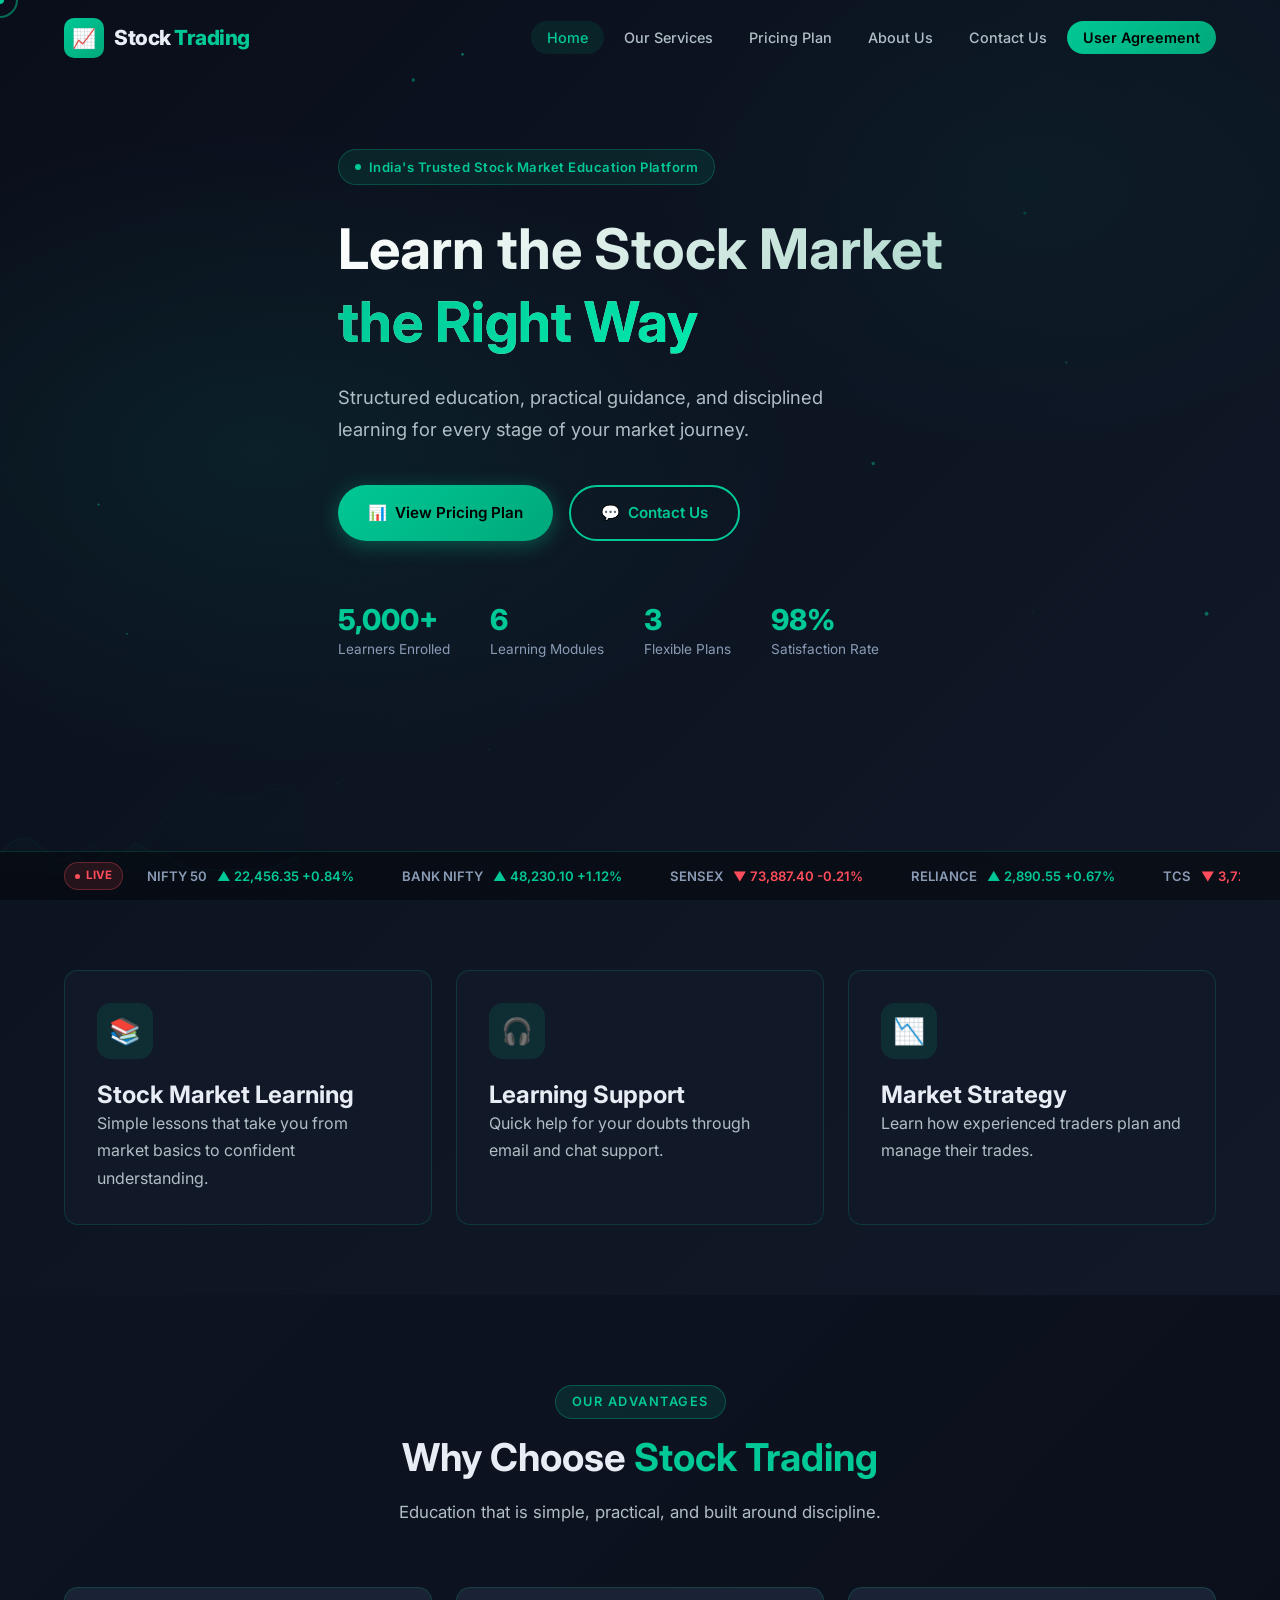
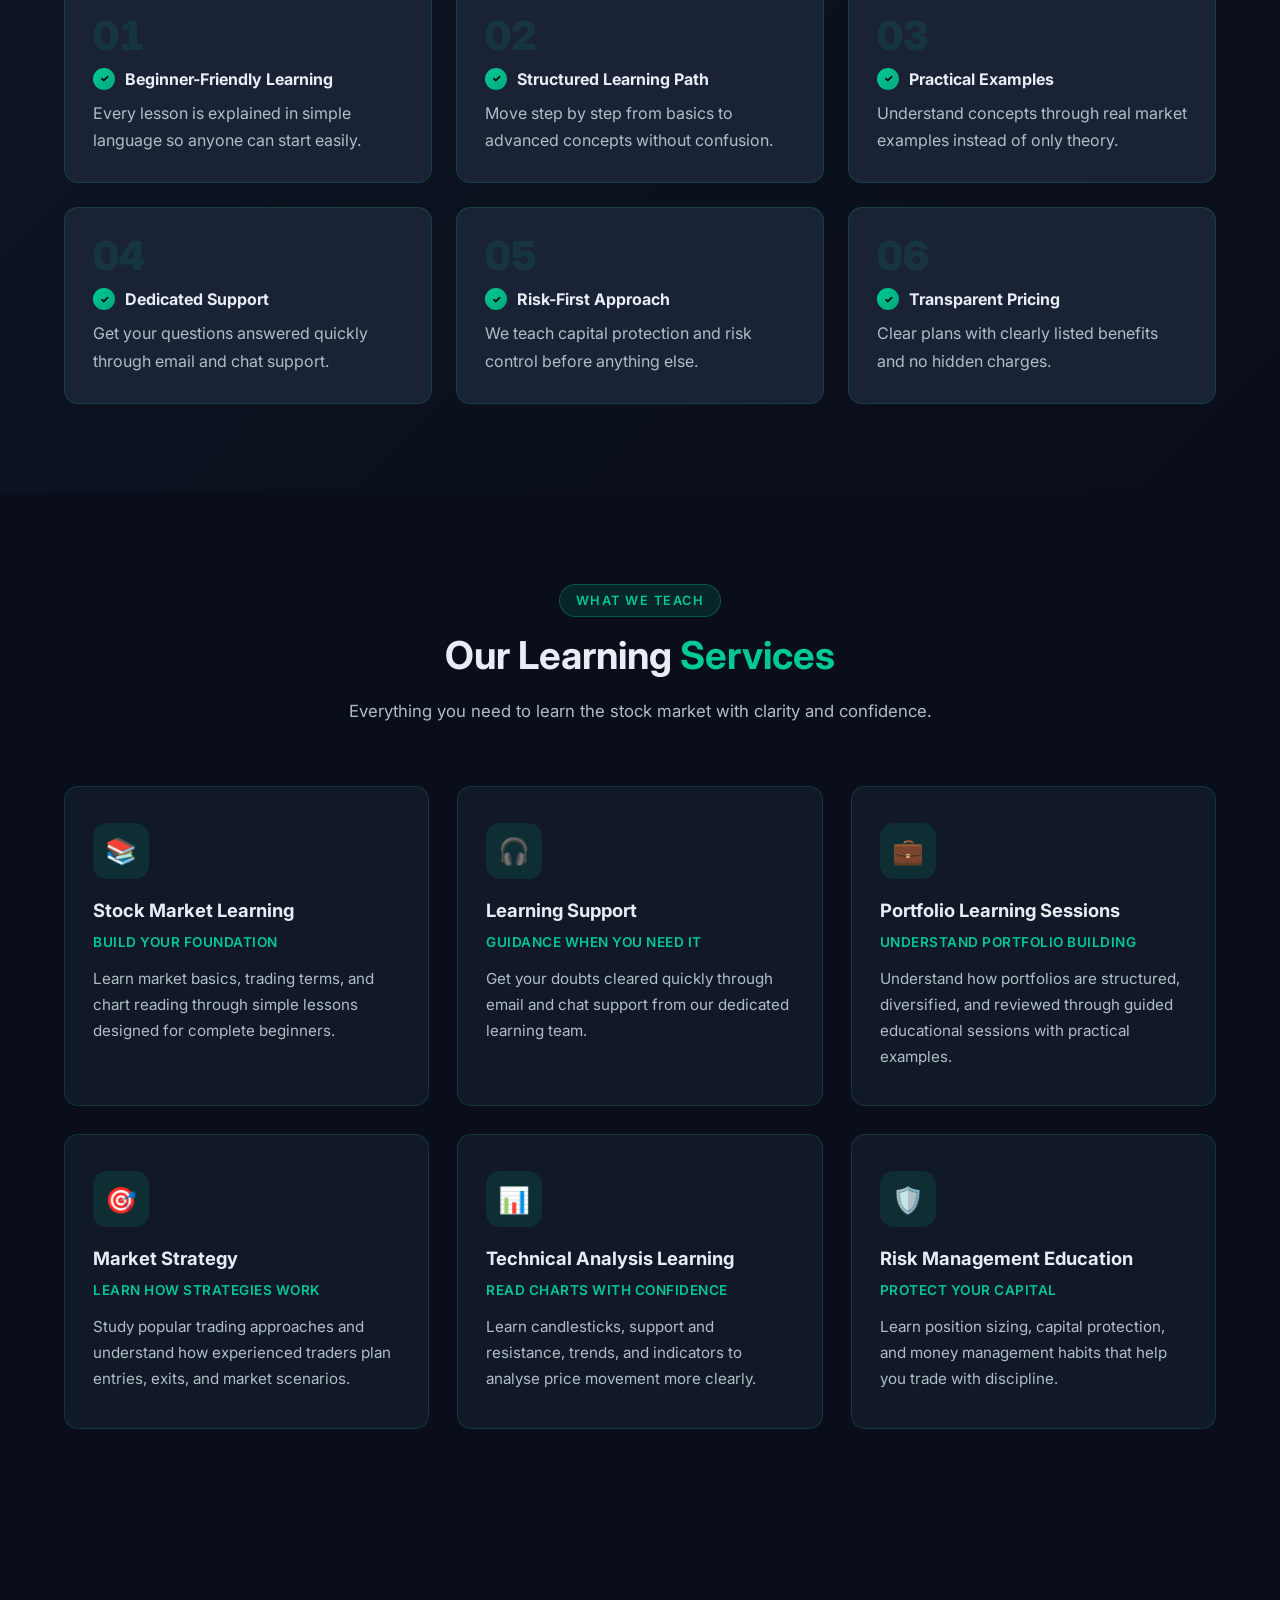
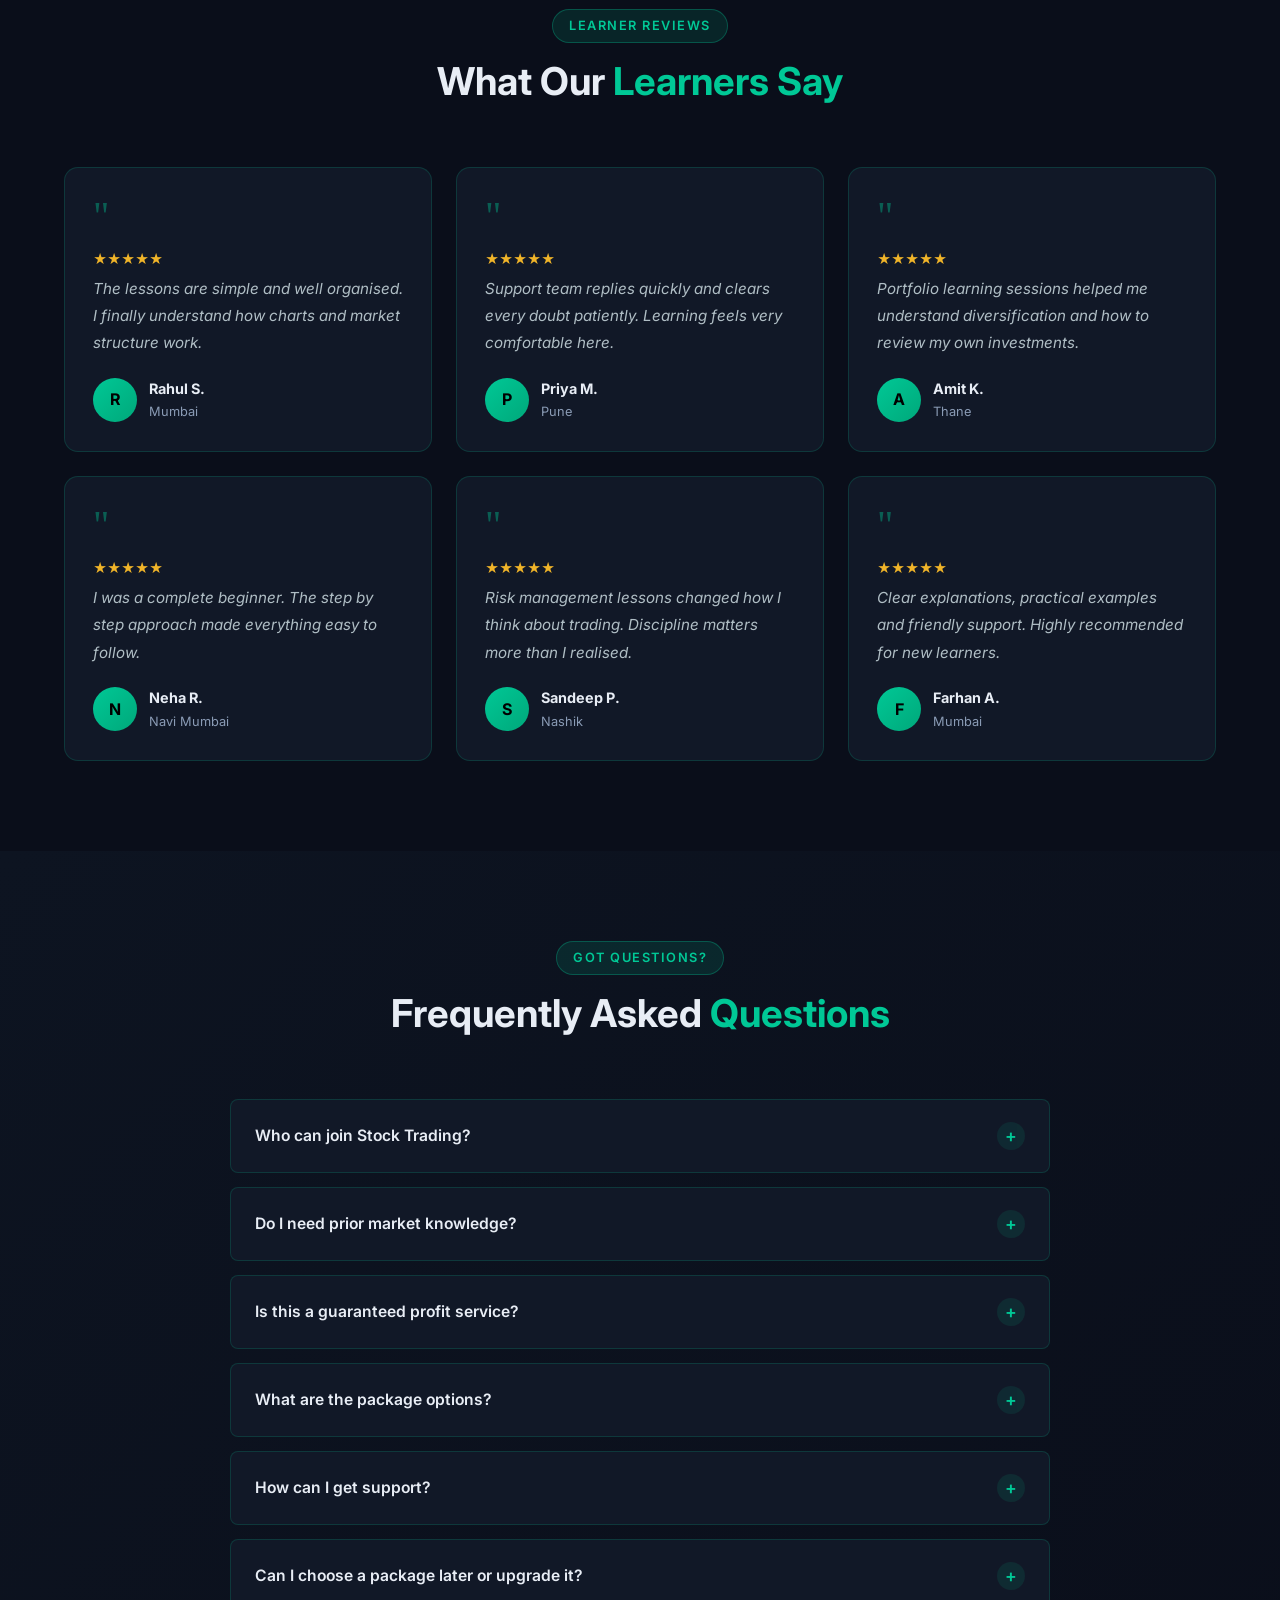
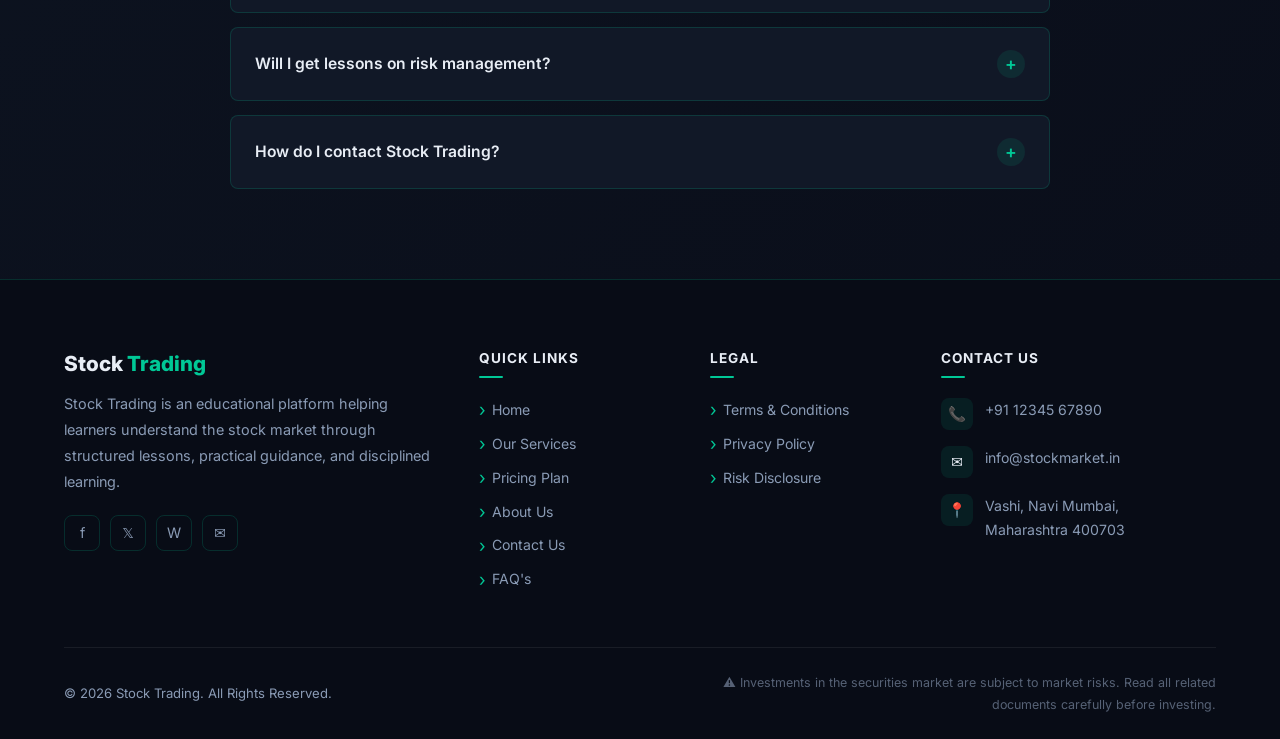
==== index.html @ cfa16184 "Initial upload of Stock Trading website" ====
<!DOCTYPE html>
<html lang="en">
<head>
  <meta charset="UTF-8"/>
  <meta name="viewport" content="width=device-width, initial-scale=1.0"/>
  <title>Stock Trading – Learn the Stock Market the Right Way</title>
  <meta name="description" content="Stock Trading is an educational platform helping you learn the stock market through structured lessons, practical guidance, and disciplined learning. Join today!"/>
  <meta name="keywords" content="stock market education, stock market learning, trading course India, Navi Mumbai, technical analysis, risk management education"/>
  <meta name="author" content="Stock Trading"/>
  <meta name="robots" content="index, follow"/>
  <link rel="canonical" href="https://www.stocktrading.in/"/>

  <!-- Open Graph -->
  <meta property="og:title" content="Stock Trading – Learn the Stock Market the Right Way"/>
  <meta property="og:description" content="Structured education, practical guidance, and disciplined learning for every stage of your market journey."/>
  <meta property="og:type" content="website"/>
  <meta property="og:url" content="https://www.stocktrading.in/"/>
  <meta property="og:locale" content="en_IN"/>

  <!-- Schema.org -->
  <script type="application/ld+json">
  {
    "@context": "https://schema.org",
    "@type": "EducationalOrganization",
    "name": "Stock Trading",
    "description": "Stock market educational platform in Navi Mumbai",
    "url": "https://www.stocktrading.in",
    "telephone": "+911234567890",
    "email": "info@stockmarket.in",
    "address": {
      "@type": "PostalAddress",
      "streetAddress": "Vashi",
      "addressLocality": "Navi Mumbai",
      "addressRegion": "Maharashtra",
      "postalCode": "400703",
      "addressCountry": "IN"
    }
  }
  </script>

  <link rel="preconnect" href="https://fonts.googleapis.com"/>
  <link href="https://fonts.googleapis.com/css2?family=Inter:wght@400;500;600;700;800;900&display=swap" rel="stylesheet"/>
  <link rel="stylesheet" href="css/style.css"/>
</head>
<body>

<!-- Loading Screen -->
<div id="loading-screen">
  <div class="loader-logo">Stock <span>Trading</span></div>
  <div class="loader-bar"><div class="loader-fill"></div></div>
</div>

<!-- Custom Cursor -->
<div id="cursor-dot"></div>
<div id="cursor-ring"></div>

<!-- NAVBAR -->
<nav class="navbar" role="navigation" aria-label="Main navigation">
  <div class="navbar-inner">
    <a href="index.html" class="nav-logo" aria-label="Stock Trading Home">
      <div class="nav-logo-icon">📈</div>
      <span class="nav-logo-text">Stock <span>Trading</span></span>
    </a>
    <button class="hamburger" aria-label="Toggle menu" aria-expanded="false">
      <span></span><span></span><span></span>
    </button>
    <ul class="nav-links" role="menubar">
      <li role="none"><a href="index.html" role="menuitem">Home</a></li>
      <li role="none"><a href="services.html" role="menuitem">Our Services</a></li>
      <li role="none"><a href="pricing.html" role="menuitem">Pricing Plan</a></li>
      <li role="none"><a href="about.html" role="menuitem">About Us</a></li>
      <li role="none"><a href="contact.html" role="menuitem">Contact Us</a></li>
      <li role="none"><a href="user-agreement.html" role="menuitem" class="nav-cta">User Agreement</a></li>
    </ul>
  </div>
  <div class="nav-overlay"></div>
</nav>

<!-- ==================== HERO ==================== -->
<section class="hero" id="home" aria-label="Hero section">
  <div class="hero-bg">
    <canvas id="particles-canvas" aria-hidden="true"></canvas>
    <svg class="hero-chart-lines" aria-hidden="true"></svg>
  </div>

  <!-- Stock Ticker -->
  <div class="ticker-wrap" aria-hidden="true">
    <div style="display:flex;align-items:center;max-width:1200px;margin:0 auto;padding:0 24px;overflow:hidden;">
      <div class="live-badge"><span class="live-dot"></span> Live</div>
      <div class="ticker-track">
        <span class="ticker-item"><span class="sym">NIFTY 50</span> <span class="up">▲ 22,456.35 +0.84%</span></span>
        <span class="ticker-item"><span class="sym">BANK NIFTY</span> <span class="up">▲ 48,230.10 +1.12%</span></span>
        <span class="ticker-item"><span class="sym">SENSEX</span> <span class="dn">▼ 73,887.40 -0.21%</span></span>
        <span class="ticker-item"><span class="sym">RELIANCE</span> <span class="up">▲ 2,890.55 +0.67%</span></span>
        <span class="ticker-item"><span class="sym">TCS</span> <span class="dn">▼ 3,720.00 -0.43%</span></span>
        <span class="ticker-item"><span class="sym">HDFC BANK</span> <span class="up">▲ 1,640.75 +0.91%</span></span>
        <span class="ticker-item"><span class="sym">INFOSYS</span> <span class="up">▲ 1,570.20 +1.05%</span></span>
        <span class="ticker-item"><span class="sym">WIPRO</span> <span class="dn">▼ 490.00 -0.30%</span></span>
        <span class="ticker-item"><span class="sym">ITC</span> <span class="up">▲ 445.60 +0.55%</span></span>
        <span class="ticker-item"><span class="sym">BAJAJ FINANCE</span> <span class="up">▲ 7,012.80 +0.78%</span></span>
      </div>
    </div>
  </div>

  <div class="container" style="padding-bottom:80px;">
    <div class="hero-content">
      <div class="hero-badge" data-aos="fade-up" data-aos-delay="100">
        <span class="dot"></span>
        India's Trusted Stock Market Education Platform
      </div>
      <h1 data-aos="fade-up" data-aos-delay="200">
        Learn the Stock Market<br><span class="highlight">the Right Way</span>
      </h1>
      <p class="hero-desc" data-aos="fade-up" data-aos-delay="300">
        Structured education, practical guidance, and disciplined learning for every stage of your market journey.
      </p>
      <div class="hero-btns" data-aos="fade-up" data-aos-delay="400">
        <a href="pricing.html" class="btn btn-primary">
          <span>📊</span> View Pricing Plan
        </a>
        <a href="contact.html" class="btn btn-outline">
          <span>💬</span> Contact Us
        </a>
      </div>

      <div class="hero-stats" data-aos="fade-up" data-aos-delay="500">
        <div class="hero-stat">
          <h3><span data-counter data-target="5000" data-suffix="+">5000+</span></h3>
          <p>Learners Enrolled</p>
        </div>
        <div class="hero-stat">
          <h3><span data-counter data-target="6" data-suffix="">6</span></h3>
          <p>Learning Modules</p>
        </div>
        <div class="hero-stat">
          <h3><span data-counter data-target="3" data-suffix="">3</span></h3>
          <p>Flexible Plans</p>
        </div>
        <div class="hero-stat">
          <h3><span data-counter data-target="98" data-suffix="%">98%</span></h3>
          <p>Satisfaction Rate</p>
        </div>
      </div>
    </div>
  </div>
</section>

<!-- ==================== QUICK SERVICE CARDS ==================== -->
<section style="padding: 70px 0; background: linear-gradient(135deg,#0d1421 0%,#111827 100%);">
  <div class="container">
    <div style="display:grid;grid-template-columns:repeat(3,1fr);gap:24px;">

      <div class="card" data-aos="fade-up" data-aos-delay="100">
        <div class="card-icon">📚</div>
        <h3>Stock Market Learning</h3>
        <p>Simple lessons that take you from market basics to confident understanding.</p>
      </div>

      <div class="card" data-aos="fade-up" data-aos-delay="200">
        <div class="card-icon">🎧</div>
        <h3>Learning Support</h3>
        <p>Quick help for your doubts through email and chat support.</p>
      </div>

      <div class="card" data-aos="fade-up" data-aos-delay="300">
        <div class="card-icon">📉</div>
        <h3>Market Strategy</h3>
        <p>Learn how experienced traders plan and manage their trades.</p>
      </div>

    </div>
  </div>
</section>

<!-- ==================== WHY CHOOSE US ==================== -->
<section class="why-section" aria-labelledby="why-heading">
  <div class="container">
    <div class="section-header">
      <div class="section-tag" data-aos="fade-up">Our Advantages</div>
      <h2 id="why-heading" data-aos="fade-up" data-aos-delay="100">Why Choose <span class="highlight">Stock Trading</span></h2>
      <p data-aos="fade-up" data-aos-delay="200">Education that is simple, practical, and built around discipline.</p>
    </div>
    <div class="why-grid">

      <div class="why-card" data-aos="fade-up" data-aos-delay="100">
        <div class="why-number">01</div>
        <h4><span class="check-icon">✓</span> Beginner-Friendly Learning</h4>
        <p>Every lesson is explained in simple language so anyone can start easily.</p>
      </div>

      <div class="why-card" data-aos="fade-up" data-aos-delay="150">
        <div class="why-number">02</div>
        <h4><span class="check-icon">✓</span> Structured Learning Path</h4>
        <p>Move step by step from basics to advanced concepts without confusion.</p>
      </div>

      <div class="why-card" data-aos="fade-up" data-aos-delay="200">
        <div class="why-number">03</div>
        <h4><span class="check-icon">✓</span> Practical Examples</h4>
        <p>Understand concepts through real market examples instead of only theory.</p>
      </div>

      <div class="why-card" data-aos="fade-up" data-aos-delay="250">
        <div class="why-number">04</div>
        <h4><span class="check-icon">✓</span> Dedicated Support</h4>
        <p>Get your questions answered quickly through email and chat support.</p>
      </div>

      <div class="why-card" data-aos="fade-up" data-aos-delay="300">
        <div class="why-number">05</div>
        <h4><span class="check-icon">✓</span> Risk-First Approach</h4>
        <p>We teach capital protection and risk control before anything else.</p>
      </div>

      <div class="why-card" data-aos="fade-up" data-aos-delay="350">
        <div class="why-number">06</div>
        <h4><span class="check-icon">✓</span> Transparent Pricing</h4>
        <p>Clear plans with clearly listed benefits and no hidden charges.</p>
      </div>

    </div>
  </div>
</section>

<!-- ==================== OUR SERVICES ==================== -->
<section aria-labelledby="services-heading" style="background: var(--bg-dark);">
  <div class="container">
    <div class="section-header">
      <div class="section-tag" data-aos="fade-up">What We Teach</div>
      <h2 id="services-heading" data-aos="fade-up" data-aos-delay="100">Our Learning <span class="highlight">Services</span></h2>
      <p data-aos="fade-up" data-aos-delay="200">Everything you need to learn the stock market with clarity and confidence.</p>
    </div>
    <div class="services-grid">

      <div class="service-card" data-aos="fade-up" data-aos-delay="100">
        <div class="card-icon">📚</div>
        <h3>Stock Market Learning</h3>
        <div class="subheading">Build Your Foundation</div>
        <p>Learn market basics, trading terms, and chart reading through simple lessons designed for complete beginners.</p>
      </div>

      <div class="service-card" data-aos="fade-up" data-aos-delay="150">
        <div class="card-icon">🎧</div>
        <h3>Learning Support</h3>
        <div class="subheading">Guidance When You Need It</div>
        <p>Get your doubts cleared quickly through email and chat support from our dedicated learning team.</p>
      </div>

      <div class="service-card" data-aos="fade-up" data-aos-delay="200">
        <div class="card-icon">💼</div>
        <h3>Portfolio Learning Sessions</h3>
        <div class="subheading">Understand Portfolio Building</div>
        <p>Understand how portfolios are structured, diversified, and reviewed through guided educational sessions with practical examples.</p>
      </div>

      <div class="service-card" data-aos="fade-up" data-aos-delay="250">
        <div class="card-icon">🎯</div>
        <h3>Market Strategy</h3>
        <div class="subheading">Learn How Strategies Work</div>
        <p>Study popular trading approaches and understand how experienced traders plan entries, exits, and market scenarios.</p>
      </div>

      <div class="service-card" data-aos="fade-up" data-aos-delay="300">
        <div class="card-icon">📊</div>
        <h3>Technical Analysis Learning</h3>
        <div class="subheading">Read Charts With Confidence</div>
        <p>Learn candlesticks, support and resistance, trends, and indicators to analyse price movement more clearly.</p>
      </div>

      <div class="service-card" data-aos="fade-up" data-aos-delay="350">
        <div class="card-icon">🛡️</div>
        <h3>Risk Management Education</h3>
        <div class="subheading">Protect Your Capital</div>
        <p>Learn position sizing, capital protection, and money management habits that help you trade with discipline.</p>
      </div>

    </div>
  </div>
</section>

<!-- ==================== TESTIMONIALS ==================== -->
<section class="testimonials-section" aria-labelledby="testimonials-heading">
  <div class="container">
    <div class="section-header">
      <div class="section-tag" data-aos="fade-up">Learner Reviews</div>
      <h2 id="testimonials-heading" data-aos="fade-up" data-aos-delay="100">What Our <span class="highlight">Learners Say</span></h2>
    </div>
    <div class="testimonials-grid">

      <div class="testimonial-card" data-aos="fade-up" data-aos-delay="100">
        <div class="testimonial-quote">"</div>
        <div class="star-rating">★★★★★</div>
        <p class="testimonial-text">The lessons are simple and well organised. I finally understand how charts and market structure work.</p>
        <div class="testimonial-author">
          <div class="author-avatar">R</div>
          <div>
            <div class="author-name">Rahul S.</div>
            <div class="author-location">Mumbai</div>
          </div>
        </div>
      </div>

      <div class="testimonial-card" data-aos="fade-up" data-aos-delay="150">
        <div class="testimonial-quote">"</div>
        <div class="star-rating">★★★★★</div>
        <p class="testimonial-text">Support team replies quickly and clears every doubt patiently. Learning feels very comfortable here.</p>
        <div class="testimonial-author">
          <div class="author-avatar">P</div>
          <div>
            <div class="author-name">Priya M.</div>
            <div class="author-location">Pune</div>
          </div>
        </div>
      </div>

      <div class="testimonial-card" data-aos="fade-up" data-aos-delay="200">
        <div class="testimonial-quote">"</div>
        <div class="star-rating">★★★★★</div>
        <p class="testimonial-text">Portfolio learning sessions helped me understand diversification and how to review my own investments.</p>
        <div class="testimonial-author">
          <div class="author-avatar">A</div>
          <div>
            <div class="author-name">Amit K.</div>
            <div class="author-location">Thane</div>
          </div>
        </div>
      </div>

      <div class="testimonial-card" data-aos="fade-up" data-aos-delay="250">
        <div class="testimonial-quote">"</div>
        <div class="star-rating">★★★★★</div>
        <p class="testimonial-text">I was a complete beginner. The step by step approach made everything easy to follow.</p>
        <div class="testimonial-author">
          <div class="author-avatar">N</div>
          <div>
            <div class="author-name">Neha R.</div>
            <div class="author-location">Navi Mumbai</div>
          </div>
        </div>
      </div>

      <div class="testimonial-card" data-aos="fade-up" data-aos-delay="300">
        <div class="testimonial-quote">"</div>
        <div class="star-rating">★★★★★</div>
        <p class="testimonial-text">Risk management lessons changed how I think about trading. Discipline matters more than I realised.</p>
        <div class="testimonial-author">
          <div class="author-avatar">S</div>
          <div>
            <div class="author-name">Sandeep P.</div>
            <div class="author-location">Nashik</div>
          </div>
        </div>
      </div>

      <div class="testimonial-card" data-aos="fade-up" data-aos-delay="350">
        <div class="testimonial-quote">"</div>
        <div class="star-rating">★★★★★</div>
        <p class="testimonial-text">Clear explanations, practical examples and friendly support. Highly recommended for new learners.</p>
        <div class="testimonial-author">
          <div class="author-avatar">F</div>
          <div>
            <div class="author-name">Farhan A.</div>
            <div class="author-location">Mumbai</div>
          </div>
        </div>
      </div>

    </div>
  </div>
</section>

<!-- ==================== FAQ ==================== -->
<section class="faq-section" aria-labelledby="faq-heading">
  <div class="container">
    <div class="section-header">
      <div class="section-tag" data-aos="fade-up">Got Questions?</div>
      <h2 id="faq-heading" data-aos="fade-up" data-aos-delay="100">Frequently Asked <span class="highlight">Questions</span></h2>
    </div>

    <div class="faq-list">

      <div class="faq-item" data-aos="fade-up" data-aos-delay="100">
        <div class="faq-question" role="button" aria-expanded="false">
          Who can join Stock Trading?
          <span class="faq-icon">+</span>
        </div>
        <div class="faq-answer"><p>Anyone interested in learning the stock market can join, including complete beginners, students, and working professionals.</p></div>
      </div>

      <div class="faq-item" data-aos="fade-up" data-aos-delay="120">
        <div class="faq-question" role="button" aria-expanded="false">
          Do I need prior market knowledge?
          <span class="faq-icon">+</span>
        </div>
        <div class="faq-answer"><p>No. Our lessons begin from the basics and gradually move towards advanced topics.</p></div>
      </div>

      <div class="faq-item" data-aos="fade-up" data-aos-delay="140">
        <div class="faq-question" role="button" aria-expanded="false">
          Is this a guaranteed profit service?
          <span class="faq-icon">+</span>
        </div>
        <div class="faq-answer"><p>No. We provide education only. Markets carry risk and no profit or return is guaranteed.</p></div>
      </div>

      <div class="faq-item" data-aos="fade-up" data-aos-delay="160">
        <div class="faq-question" role="button" aria-expanded="false">
          What are the package options?
          <span class="faq-icon">+</span>
        </div>
        <div class="faq-answer"><p>We offer three packages: Basic Package, Smart Package, and Premium Package. Please visit the <a href="pricing.html">Pricing Plan</a> page for details.</p></div>
      </div>

      <div class="faq-item" data-aos="fade-up" data-aos-delay="180">
        <div class="faq-question" role="button" aria-expanded="false">
          How can I get support?
          <span class="faq-icon">+</span>
        </div>
        <div class="faq-answer"><p>You can reach us through email and chat. Premium members also get WhatsApp and priority call support.</p></div>
      </div>

      <div class="faq-item" data-aos="fade-up" data-aos-delay="200">
        <div class="faq-question" role="button" aria-expanded="false">
          Can I choose a package later or upgrade it?
          <span class="faq-icon">+</span>
        </div>
        <div class="faq-answer"><p>Yes. You can contact our team anytime to upgrade to a package that suits your needs.</p></div>
      </div>

      <div class="faq-item" data-aos="fade-up" data-aos-delay="220">
        <div class="faq-question" role="button" aria-expanded="false">
          Will I get lessons on risk management?
          <span class="faq-icon">+</span>
        </div>
        <div class="faq-answer"><p>Yes. Risk and money management is an important part of our learning programs.</p></div>
      </div>

      <div class="faq-item" data-aos="fade-up" data-aos-delay="240">
        <div class="faq-question" role="button" aria-expanded="false">
          How do I contact Stock Trading?
          <span class="faq-icon">+</span>
        </div>
        <div class="faq-answer"><p>Visit the <a href="contact.html">Contact Us</a> page, fill in the form, or message us on WhatsApp at <a href="https://wa.me/911234567890">+91 12345 67890</a>.</p></div>
      </div>

    </div>
  </div>
</section>

<!-- FOOTER -->
<footer role="contentinfo">
  <div class="container">
    <div class="footer-grid">
      <!-- Brand -->
      <div class="footer-brand">
        <h3>Stock <span>Trading</span></h3>
        <p>Stock Trading is an educational platform helping learners understand the stock market through structured lessons, practical guidance, and disciplined learning.</p>
        <div class="footer-social">
          <a href="#" aria-label="Facebook">f</a>
          <a href="#" aria-label="Twitter">𝕏</a>
          <a href="https://wa.me/911234567890" aria-label="WhatsApp" rel="noopener noreferrer" target="_blank">W</a>
          <a href="mailto:info@stockmarket.in" aria-label="Email">✉</a>
        </div>
      </div>

      <!-- Quick Links -->
      <div class="footer-col">
        <h4>Quick Links</h4>
        <ul class="footer-links">
          <li><a href="index.html">Home</a></li>
          <li><a href="services.html">Our Services</a></li>
          <li><a href="pricing.html">Pricing Plan</a></li>
          <li><a href="about.html">About Us</a></li>
          <li><a href="contact.html">Contact Us</a></li>
          <li><a href="faq.html">FAQ's</a></li>
        </ul>
      </div>

      <!-- Legal -->
      <div class="footer-col">
        <h4>Legal</h4>
        <ul class="footer-links">
          <li><a href="terms.html">Terms &amp; Conditions</a></li>
          <li><a href="privacy.html">Privacy Policy</a></li>
          <li><a href="risk-disclosure.html">Risk Disclosure</a></li>
        </ul>
      </div>

      <!-- Contact -->
      <div class="footer-col">
        <h4>Contact Us</h4>
        <div class="footer-contact-item">
          <div class="footer-contact-icon">📞</div>
          <div class="footer-contact-text"><a href="tel:+911234567890">+91 12345 67890</a></div>
        </div>
        <div class="footer-contact-item">
          <div class="footer-contact-icon">✉</div>
          <div class="footer-contact-text"><a href="mailto:info@stockmarket.in">info@stockmarket.in</a></div>
        </div>
        <div class="footer-contact-item">
          <div class="footer-contact-icon">📍</div>
          <div class="footer-contact-text">Vashi, Navi Mumbai,<br>Maharashtra 400703</div>
        </div>
      </div>
    </div>

    <div class="footer-bottom">
      <p class="footer-copyright">© 2026 Stock Trading. All Rights Reserved.</p>
      <p class="footer-disclaimer">⚠️ Investments in the securities market are subject to market risks. Read all related documents carefully before investing.</p>
    </div>
  </div>
</footer>

<script src="js/main.js"></script>
</body>
</html>
---- css/style.css ----
/* ============================================================
   STOCK TRADING - MAIN STYLESHEET
   ============================================================ */

/* ---------- CSS Variables ---------- */
:root {
  --primary: #00c896;
  --primary-dark: #00a87a;
  --primary-light: #00e8ad;
  --accent: #f0b429;
  --bg-dark: #0a0e1a;
  --bg-card: #111827;
  --bg-card2: #1a2235;
  --text-main: #e8edf5;
  --text-muted: #8a9bb5;
  --text-light: #b0bec5;
  --border: rgba(0, 200, 150, 0.18);
  --red: #ff4d5b;
  --gradient: linear-gradient(135deg, #00c896 0%, #00a87a 100%);
  --gradient-dark: linear-gradient(135deg, #0a0e1a 0%, #111827 100%);
  --shadow: 0 8px 32px rgba(0, 200, 150, 0.12);
  --shadow-card: 0 4px 24px rgba(0, 0, 0, 0.4);
  --radius: 14px;
  --radius-sm: 8px;
  --transition: 0.3s cubic-bezier(0.4, 0, 0.2, 1);
}

/* ---------- Reset & Base ---------- */
*, *::before, *::after { box-sizing: border-box; margin: 0; padding: 0; }

html { scroll-behavior: smooth; font-size: 16px; }

body {
  font-family: 'Inter', 'Segoe UI', system-ui, sans-serif;
  background: var(--bg-dark);
  color: var(--text-main);
  line-height: 1.7;
  overflow-x: hidden;
  cursor: none;
}

/* ---------- Custom Cursor ---------- */
#cursor-dot {
  width: 8px; height: 8px;
  background: var(--primary);
  border-radius: 50%;
  position: fixed;
  top: 0; left: 0;
  pointer-events: none;
  z-index: 99999;
  transition: transform 0.1s ease;
  transform: translate(-50%, -50%);
}

#cursor-ring {
  width: 36px; height: 36px;
  border: 2px solid rgba(0, 200, 150, 0.5);
  border-radius: 50%;
  position: fixed;
  top: 0; left: 0;
  pointer-events: none;
  z-index: 99998;
  transition: transform 0.12s ease, width 0.3s, height 0.3s, border-color 0.3s;
  transform: translate(-50%, -50%);
}

#cursor-ring.hovered {
  width: 56px; height: 56px;
  border-color: var(--primary);
  background: rgba(0, 200, 150, 0.06);
}

/* ---------- Scrollbar ---------- */
::-webkit-scrollbar { width: 6px; }
::-webkit-scrollbar-track { background: var(--bg-dark); }
::-webkit-scrollbar-thumb { background: var(--primary-dark); border-radius: 3px; }
::-webkit-scrollbar-thumb:hover { background: var(--primary); }

/* ---------- Selection ---------- */
::selection { background: var(--primary); color: #000; }

/* ---------- Typography ---------- */
h1, h2, h3, h4, h5, h6 {
  font-weight: 700;
  line-height: 1.3;
  color: var(--text-main);
}

h1 { font-size: clamp(2rem, 5vw, 3.5rem); }
h2 { font-size: clamp(1.6rem, 3vw, 2.4rem); }
h3 { font-size: clamp(1.2rem, 2vw, 1.5rem); }
h4 { font-size: 1.1rem; }

p { color: var(--text-light); }
a { color: var(--primary); text-decoration: none; transition: color var(--transition); }
a:hover { color: var(--primary-light); }

.highlight { color: var(--primary); }
.accent { color: var(--accent); }

/* ---------- Container ---------- */
.container { max-width: 1200px; margin: 0 auto; padding: 0 24px; }

/* ---------- Section ---------- */
section { padding: 90px 0; }

.section-header { text-align: center; margin-bottom: 60px; }
.section-header h2 { margin-bottom: 16px; }
.section-header p { max-width: 600px; margin: 0 auto; font-size: 1.05rem; }

.section-tag {
  display: inline-block;
  background: rgba(0, 200, 150, 0.12);
  color: var(--primary);
  border: 1px solid rgba(0, 200, 150, 0.3);
  padding: 5px 16px;
  border-radius: 30px;
  font-size: 0.8rem;
  font-weight: 600;
  letter-spacing: 1.5px;
  text-transform: uppercase;
  margin-bottom: 14px;
}

/* ---------- Buttons ---------- */
.btn {
  display: inline-flex;
  align-items: center;
  gap: 8px;
  padding: 13px 30px;
  border-radius: 50px;
  font-size: 0.95rem;
  font-weight: 600;
  cursor: pointer;
  border: none;
  transition: all var(--transition);
  text-decoration: none;
  position: relative;
  overflow: hidden;
}

.btn::before {
  content: '';
  position: absolute;
  inset: 0;
  background: rgba(255,255,255,0.1);
  transform: translateX(-100%);
  transition: transform 0.4s ease;
}
.btn:hover::before { transform: translateX(0); }

.btn-primary {
  background: var(--gradient);
  color: #000;
  box-shadow: 0 4px 20px rgba(0, 200, 150, 0.35);
}
.btn-primary:hover {
  transform: translateY(-2px);
  box-shadow: 0 8px 28px rgba(0, 200, 150, 0.5);
  color: #000;
}

.btn-outline {
  background: transparent;
  color: var(--primary);
  border: 2px solid var(--primary);
}
.btn-outline:hover {
  background: var(--primary);
  color: #000;
  transform: translateY(-2px);
}

.btn-white {
  background: #fff;
  color: #0a0e1a;
}
.btn-white:hover { transform: translateY(-2px); box-shadow: 0 8px 28px rgba(255,255,255,0.2); color: #0a0e1a; }

.btn-whatsapp {
  background: #25d366;
  color: #fff;
  font-size: 1rem;
  padding: 14px 32px;
}
.btn-whatsapp:hover { background: #20b857; transform: translateY(-2px); color: #fff; }

/* ---------- Cards ---------- */
.card {
  background: var(--bg-card);
  border: 1px solid var(--border);
  border-radius: var(--radius);
  padding: 32px;
  transition: all var(--transition);
  position: relative;
  overflow: hidden;
}
.card::before {
  content: '';
  position: absolute;
  top: 0; left: 0; right: 0;
  height: 3px;
  background: var(--gradient);
  transform: scaleX(0);
  transform-origin: left;
  transition: transform var(--transition);
}
.card:hover::before { transform: scaleX(1); }
.card:hover {
  transform: translateY(-6px);
  border-color: rgba(0, 200, 150, 0.4);
  box-shadow: var(--shadow);
}

.card-icon {
  width: 56px; height: 56px;
  border-radius: 14px;
  background: rgba(0, 200, 150, 0.12);
  display: flex;
  align-items: center;
  justify-content: center;
  font-size: 1.6rem;
  margin-bottom: 20px;
  transition: all var(--transition);
}
.card:hover .card-icon {
  background: var(--primary);
  transform: scale(1.1) rotate(5deg);
}
.card:hover .card-icon svg,
.card:hover .card-icon span { filter: brightness(0) invert(1) !important; color: #000 !important; }

/* ---------- NAVBAR ---------- */
.navbar {
  position: fixed;
  top: 0; left: 0; right: 0;
  z-index: 1000;
  padding: 0;
  transition: all var(--transition);
}

.navbar.scrolled {
  background: rgba(10, 14, 26, 0.95);
  backdrop-filter: blur(20px);
  -webkit-backdrop-filter: blur(20px);
  border-bottom: 1px solid var(--border);
  box-shadow: 0 4px 24px rgba(0,0,0,0.3);
}

.navbar-inner {
  display: flex;
  align-items: center;
  justify-content: space-between;
  padding: 18px 24px;
  max-width: 1200px;
  margin: 0 auto;
}

.nav-logo {
  display: flex;
  align-items: center;
  gap: 10px;
  text-decoration: none;
}

.nav-logo-icon {
  width: 40px; height: 40px;
  background: var(--gradient);
  border-radius: 10px;
  display: flex;
  align-items: center;
  justify-content: center;
  font-size: 1.2rem;
}

.nav-logo-text {
  font-size: 1.3rem;
  font-weight: 800;
  color: var(--text-main);
  letter-spacing: -0.5px;
}
.nav-logo-text span { color: var(--primary); }

.nav-links {
  display: flex;
  align-items: center;
  gap: 4px;
  list-style: none;
}

.nav-links a {
  padding: 8px 16px;
  border-radius: 50px;
  color: var(--text-light);
  font-size: 0.9rem;
  font-weight: 500;
  transition: all var(--transition);
  position: relative;
  text-decoration: none;
}
.nav-links a:hover,
.nav-links a.active {
  color: var(--primary);
  background: rgba(0, 200, 150, 0.1);
}

.nav-cta {
  background: var(--gradient) !important;
  color: #000 !important;
  font-weight: 600 !important;
}
.nav-cta:hover { box-shadow: 0 4px 16px rgba(0,200,150,0.4) !important; }

.hamburger {
  display: none;
  flex-direction: column;
  gap: 5px;
  cursor: pointer;
  padding: 6px;
  background: none;
  border: none;
}
.hamburger span {
  display: block;
  width: 24px; height: 2px;
  background: var(--text-main);
  border-radius: 2px;
  transition: all var(--transition);
}
.hamburger.open span:nth-child(1) { transform: rotate(45deg) translate(5px, 5px); }
.hamburger.open span:nth-child(2) { opacity: 0; }
.hamburger.open span:nth-child(3) { transform: rotate(-45deg) translate(5px, -5px); }

/* ---------- PAGE BANNER ---------- */
.page-banner {
  padding: 140px 0 80px;
  background: linear-gradient(135deg, #0a0e1a 0%, #0d1523 50%, #111827 100%);
  position: relative;
  overflow: hidden;
  text-align: center;
}
.page-banner::before {
  content: '';
  position: absolute;
  inset: 0;
  background: radial-gradient(ellipse 60% 80% at 50% 50%, rgba(0, 200, 150, 0.07) 0%, transparent 70%);
}
.page-banner h1 { margin-bottom: 16px; }
.page-banner p { font-size: 1.1rem; max-width: 600px; margin: 0 auto; }

.breadcrumb {
  display: flex;
  align-items: center;
  justify-content: center;
  gap: 8px;
  margin-bottom: 20px;
  font-size: 0.85rem;
  color: var(--text-muted);
}
.breadcrumb a { color: var(--primary); }
.breadcrumb span { color: var(--text-muted); }

/* ---------- HERO SECTION ---------- */
.hero {
  min-height: 100vh;
  display: flex;
  align-items: center;
  position: relative;
  overflow: hidden;
  padding-top: 80px;
}

.hero-bg {
  position: absolute;
  inset: 0;
  background: linear-gradient(135deg, #0a0e1a 0%, #0d1523 60%, #111827 100%);
}

.hero-bg::before {
  content: '';
  position: absolute;
  inset: 0;
  background: radial-gradient(ellipse 70% 60% at 20% 50%, rgba(0, 200, 150, 0.08) 0%, transparent 60%),
              radial-gradient(ellipse 50% 50% at 80% 20%, rgba(0, 168, 122, 0.05) 0%, transparent 60%);
}

/* Animated chart lines */
.hero-chart-lines {
  position: absolute;
  bottom: 0; left: 0; right: 0;
  height: 300px;
  opacity: 0.07;
}

#particles-canvas {
  position: absolute;
  inset: 0;
  pointer-events: none;
}

.hero-content {
  position: relative;
  z-index: 2;
  max-width: 700px;
}

.hero-badge {
  display: inline-flex;
  align-items: center;
  gap: 8px;
  background: rgba(0, 200, 150, 0.1);
  border: 1px solid rgba(0, 200, 150, 0.25);
  padding: 6px 16px;
  border-radius: 30px;
  font-size: 0.82rem;
  color: var(--primary);
  font-weight: 600;
  letter-spacing: 0.5px;
  margin-bottom: 28px;
}

.hero-badge .dot {
  width: 6px; height: 6px;
  background: var(--primary);
  border-radius: 50%;
  animation: pulse-dot 1.5s infinite;
}

@keyframes pulse-dot {
  0%, 100% { opacity: 1; transform: scale(1); }
  50% { opacity: 0.5; transform: scale(1.5); }
}

.hero h1 {
  margin-bottom: 24px;
  background: linear-gradient(135deg, #fff 0%, #a8d5c8 100%);
  -webkit-background-clip: text;
  -webkit-text-fill-color: transparent;
  background-clip: text;
}

.hero h1 .highlight {
  background: linear-gradient(135deg, var(--primary), var(--primary-light));
  -webkit-background-clip: text;
  -webkit-text-fill-color: transparent;
  background-clip: text;
}

.hero-desc { font-size: 1.15rem; margin-bottom: 40px; max-width: 540px; }

.hero-btns { display: flex; gap: 16px; flex-wrap: wrap; }

.hero-stats {
  display: flex;
  gap: 40px;
  margin-top: 60px;
  flex-wrap: wrap;
}

.hero-stat h3 {
  font-size: 1.8rem;
  color: var(--primary);
  font-weight: 800;
}
.hero-stat p { font-size: 0.85rem; color: var(--text-muted); }

/* Ticker */
.ticker-wrap {
  position: absolute;
  bottom: 0; left: 0; right: 0;
  background: rgba(0,0,0,0.4);
  border-top: 1px solid var(--border);
  overflow: hidden;
  padding: 10px 0;
}

.ticker-track {
  display: flex;
  gap: 48px;
  animation: ticker-scroll 25s linear infinite;
  white-space: nowrap;
}

@keyframes ticker-scroll {
  0% { transform: translateX(0); }
  100% { transform: translateX(-50%); }
}

.ticker-item {
  display: inline-flex;
  align-items: center;
  gap: 10px;
  font-size: 0.82rem;
  font-weight: 600;
}
.ticker-item .sym { color: var(--text-muted); }
.ticker-item .up { color: var(--primary); }
.ticker-item .dn { color: var(--red); }

/* ---------- SERVICES CARDS GRID ---------- */
.services-grid {
  display: grid;
  grid-template-columns: repeat(3, 1fr);
  gap: 28px;
}

.service-card {
  background: var(--bg-card);
  border: 1px solid var(--border);
  border-radius: var(--radius);
  padding: 36px 28px;
  transition: all var(--transition);
  position: relative;
  overflow: hidden;
  cursor: default;
}

.service-card::after {
  content: '';
  position: absolute;
  inset: 0;
  background: radial-gradient(ellipse at var(--mx, 50%) var(--my, 50%), rgba(0,200,150,0.08) 0%, transparent 60%);
  opacity: 0;
  transition: opacity 0.3s;
}
.service-card:hover::after { opacity: 1; }

.service-card::before {
  content: '';
  position: absolute;
  top: 0; left: 0; right: 0;
  height: 3px;
  background: var(--gradient);
  transform: scaleX(0);
  transform-origin: left;
  transition: transform 0.4s ease;
}
.service-card:hover::before { transform: scaleX(1); }
.service-card:hover {
  transform: translateY(-8px);
  border-color: rgba(0, 200, 150, 0.4);
  box-shadow: 0 16px 40px rgba(0, 200, 150, 0.12);
}

.service-card .card-icon { margin-bottom: 20px; }

.service-card h3 { margin-bottom: 8px; font-size: 1.15rem; }
.service-card .subheading {
  font-size: 0.85rem;
  color: var(--primary);
  font-weight: 600;
  margin-bottom: 12px;
  text-transform: uppercase;
  letter-spacing: 0.5px;
}
.service-card p { font-size: 0.95rem; }

/* ---------- WHY CHOOSE US ---------- */
.why-section { background: linear-gradient(135deg, #0d1421 0%, #0a0e1a 100%); }

.why-grid {
  display: grid;
  grid-template-columns: repeat(3, 1fr);
  gap: 24px;
}

.why-card {
  background: var(--bg-card2);
  border: 1px solid var(--border);
  border-radius: var(--radius);
  padding: 28px;
  transition: all var(--transition);
}
.why-card:hover {
  border-color: var(--primary);
  transform: translateY(-4px);
  box-shadow: var(--shadow);
}

.why-number {
  font-size: 2.5rem;
  font-weight: 900;
  color: rgba(0, 200, 150, 0.12);
  line-height: 1;
  margin-bottom: 12px;
  font-variant-numeric: tabular-nums;
}

.why-card h4 {
  font-size: 1rem;
  margin-bottom: 10px;
  color: var(--text-main);
  display: flex;
  align-items: center;
  gap: 10px;
}
.why-card h4 .check-icon {
  width: 22px; height: 22px;
  background: var(--gradient);
  border-radius: 50%;
  display: flex;
  align-items: center;
  justify-content: center;
  font-size: 0.65rem;
  color: #000;
  font-weight: 800;
  flex-shrink: 0;
}

/* ---------- PRICING ---------- */
.pricing-grid {
  display: grid;
  grid-template-columns: repeat(3, 1fr);
  gap: 28px;
  align-items: start;
}

.pricing-card {
  background: var(--bg-card);
  border: 1px solid var(--border);
  border-radius: var(--radius);
  padding: 40px 32px;
  transition: all var(--transition);
  position: relative;
  overflow: hidden;
}

.pricing-card.featured {
  border-color: var(--primary);
  background: linear-gradient(135deg, #0d1f1a 0%, #0a1a14 100%);
  transform: scale(1.04);
  box-shadow: 0 20px 60px rgba(0, 200, 150, 0.2);
}

.featured-badge {
  position: absolute;
  top: 20px; right: 20px;
  background: var(--gradient);
  color: #000;
  padding: 4px 14px;
  border-radius: 20px;
  font-size: 0.75rem;
  font-weight: 700;
  text-transform: uppercase;
  letter-spacing: 0.5px;
}

.pricing-card:hover:not(.featured) {
  border-color: rgba(0, 200, 150, 0.4);
  transform: translateY(-6px);
  box-shadow: var(--shadow);
}

.pricing-plan-name {
  font-size: 0.85rem;
  font-weight: 700;
  text-transform: uppercase;
  letter-spacing: 1px;
  color: var(--primary);
  margin-bottom: 16px;
}

.pricing-price {
  margin-bottom: 8px;
}

.pricing-price .amount {
  font-size: 2.2rem;
  font-weight: 900;
  color: var(--text-main);
  line-height: 1;
}
.pricing-price .period {
  font-size: 0.9rem;
  color: var(--text-muted);
  margin-left: 4px;
}
.pricing-billing {
  font-size: 0.82rem;
  color: var(--text-muted);
  margin-bottom: 28px;
}

.pricing-divider {
  height: 1px;
  background: var(--border);
  margin-bottom: 28px;
}

.pricing-features {
  list-style: none;
  display: flex;
  flex-direction: column;
  gap: 14px;
  margin-bottom: 32px;
}

.pricing-features li {
  display: flex;
  align-items: flex-start;
  gap: 12px;
  font-size: 0.9rem;
  color: var(--text-light);
}

.pricing-features li .feat-icon {
  width: 18px; height: 18px;
  background: rgba(0, 200, 150, 0.15);
  border-radius: 50%;
  display: flex;
  align-items: center;
  justify-content: center;
  font-size: 0.6rem;
  color: var(--primary);
  font-weight: 800;
  flex-shrink: 0;
  margin-top: 2px;
}

.pricing-note {
  text-align: center;
  margin-top: 40px;
  padding: 20px;
  background: rgba(255, 77, 91, 0.06);
  border: 1px solid rgba(255, 77, 91, 0.2);
  border-radius: var(--radius-sm);
  font-size: 0.88rem;
  color: var(--text-muted);
}

/* ---------- TESTIMONIALS ---------- */
.testimonials-section { background: var(--bg-dark); }

.testimonials-grid {
  display: grid;
  grid-template-columns: repeat(3, 1fr);
  gap: 24px;
}

.testimonial-card {
  background: var(--bg-card);
  border: 1px solid var(--border);
  border-radius: var(--radius);
  padding: 28px;
  transition: all var(--transition);
  position: relative;
}
.testimonial-card:hover {
  border-color: rgba(0, 200, 150, 0.35);
  transform: translateY(-4px);
  box-shadow: var(--shadow);
}

.testimonial-quote {
  font-size: 2.5rem;
  color: var(--primary);
  line-height: 1;
  opacity: 0.4;
  margin-bottom: 12px;
  font-family: Georgia, serif;
}

.testimonial-text {
  font-size: 0.95rem;
  color: var(--text-light);
  margin-bottom: 20px;
  font-style: italic;
  line-height: 1.8;
}

.testimonial-author {
  display: flex;
  align-items: center;
  gap: 12px;
}

.author-avatar {
  width: 44px; height: 44px;
  border-radius: 50%;
  background: var(--gradient);
  display: flex;
  align-items: center;
  justify-content: center;
  font-size: 1rem;
  font-weight: 700;
  color: #000;
  flex-shrink: 0;
}

.author-name { font-size: 0.9rem; font-weight: 700; color: var(--text-main); }
.author-location { font-size: 0.8rem; color: var(--text-muted); }

.star-rating {
  color: var(--accent);
  font-size: 0.85rem;
  margin-bottom: 4px;
}

/* ---------- FAQ ---------- */
.faq-section { background: linear-gradient(135deg, #0d1421 0%, #0a0e1a 100%); }

.faq-list {
  max-width: 820px;
  margin: 0 auto;
  display: flex;
  flex-direction: column;
  gap: 14px;
}

.faq-item {
  background: var(--bg-card);
  border: 1px solid var(--border);
  border-radius: var(--radius-sm);
  overflow: hidden;
  transition: border-color var(--transition);
}
.faq-item.open { border-color: var(--primary); }

.faq-question {
  display: flex;
  align-items: center;
  justify-content: space-between;
  padding: 22px 24px;
  cursor: pointer;
  font-weight: 600;
  font-size: 0.98rem;
  color: var(--text-main);
  transition: color var(--transition);
  gap: 16px;
  user-select: none;
}
.faq-item.open .faq-question { color: var(--primary); }

.faq-icon {
  width: 28px; height: 28px;
  border-radius: 50%;
  background: rgba(0, 200, 150, 0.1);
  display: flex;
  align-items: center;
  justify-content: center;
  flex-shrink: 0;
  font-size: 1.1rem;
  color: var(--primary);
  transition: all var(--transition);
}
.faq-item.open .faq-icon { background: var(--primary); color: #000; transform: rotate(45deg); }

.faq-answer {
  max-height: 0;
  overflow: hidden;
  transition: max-height 0.4s ease, padding 0.3s ease;
  padding: 0 24px;
}
.faq-item.open .faq-answer {
  max-height: 200px;
  padding-bottom: 22px;
}
.faq-answer p { font-size: 0.92rem; color: var(--text-light); }

/* ---------- CTA SECTION ---------- */
.cta-section {
  text-align: center;
  padding: 80px 0;
  background: linear-gradient(135deg, rgba(0,200,150,0.07) 0%, rgba(0,200,150,0.02) 100%);
  border-top: 1px solid var(--border);
  border-bottom: 1px solid var(--border);
}
.cta-section h2 { margin-bottom: 16px; }
.cta-section p { margin-bottom: 32px; font-size: 1.05rem; }
.cta-btns { display: flex; gap: 16px; justify-content: center; flex-wrap: wrap; }

/* ---------- ABOUT SECTION ---------- */
.about-values-grid {
  display: grid;
  grid-template-columns: repeat(2, 1fr);
  gap: 20px;
}
.value-card {
  background: var(--bg-card2);
  border: 1px solid var(--border);
  border-radius: var(--radius-sm);
  padding: 24px;
  display: flex;
  gap: 16px;
  transition: all var(--transition);
}
.value-card:hover { border-color: var(--primary); transform: translateY(-3px); }
.value-icon { font-size: 1.8rem; }
.value-label { font-weight: 700; color: var(--primary); margin-bottom: 6px; }

.about-what-grid {
  display: grid;
  grid-template-columns: repeat(3, 1fr);
  gap: 16px;
  margin-top: 24px;
}
.about-what-item {
  background: var(--bg-card2);
  border: 1px solid var(--border);
  border-radius: var(--radius-sm);
  padding: 16px 20px;
  font-size: 0.9rem;
  display: flex;
  align-items: center;
  gap: 10px;
  transition: all var(--transition);
}
.about-what-item:hover { border-color: var(--primary); color: var(--primary); }

/* ---------- CONTACT ---------- */
.contact-grid {
  display: grid;
  grid-template-columns: 1fr 1.5fr;
  gap: 48px;
  align-items: start;
}

.contact-info-card {
  background: var(--bg-card);
  border: 1px solid var(--border);
  border-radius: var(--radius);
  padding: 40px 32px;
}

.contact-item {
  display: flex;
  gap: 16px;
  align-items: flex-start;
  padding: 20px 0;
  border-bottom: 1px solid var(--border);
}
.contact-item:last-child { border-bottom: none; }

.contact-item-icon {
  width: 48px; height: 48px;
  background: rgba(0, 200, 150, 0.1);
  border-radius: 12px;
  display: flex;
  align-items: center;
  justify-content: center;
  font-size: 1.3rem;
  flex-shrink: 0;
}
.contact-item-label { font-size: 0.8rem; color: var(--text-muted); text-transform: uppercase; letter-spacing: 0.5px; margin-bottom: 4px; }
.contact-item-value { font-size: 0.95rem; color: var(--text-main); font-weight: 500; }

.form-card {
  background: var(--bg-card);
  border: 1px solid var(--border);
  border-radius: var(--radius);
  padding: 40px 36px;
}

.form-group { margin-bottom: 22px; }
.form-group label {
  display: block;
  font-size: 0.85rem;
  font-weight: 600;
  color: var(--text-muted);
  text-transform: uppercase;
  letter-spacing: 0.5px;
  margin-bottom: 8px;
}
.form-group input,
.form-group select,
.form-group textarea {
  width: 100%;
  background: var(--bg-dark);
  border: 1px solid var(--border);
  border-radius: var(--radius-sm);
  padding: 14px 18px;
  font-size: 0.95rem;
  color: var(--text-main);
  transition: all var(--transition);
  outline: none;
  font-family: inherit;
}
.form-group input:focus,
.form-group select:focus,
.form-group textarea:focus {
  border-color: var(--primary);
  box-shadow: 0 0 0 3px rgba(0, 200, 150, 0.12);
}
.form-group select option { background: var(--bg-dark); }
.form-group textarea { resize: vertical; min-height: 120px; }

.form-success {
  display: none;
  text-align: center;
  padding: 40px;
}
.form-success .success-icon {
  font-size: 3rem;
  margin-bottom: 16px;
}
.form-success h3 { color: var(--primary); margin-bottom: 12px; }
.form-success p { margin-bottom: 24px; }

/* ---------- LEGAL PAGES ---------- */
.legal-content {
  max-width: 860px;
  margin: 0 auto;
}
.legal-meta {
  color: var(--primary);
  font-size: 0.88rem;
  margin-bottom: 40px;
  font-weight: 500;
}
.legal-section {
  margin-bottom: 36px;
  padding-bottom: 36px;
  border-bottom: 1px solid var(--border);
}
.legal-section:last-child { border-bottom: none; }
.legal-section h3 {
  font-size: 1.1rem;
  color: var(--text-main);
  margin-bottom: 12px;
  display: flex;
  align-items: center;
  gap: 12px;
}
.legal-num {
  background: rgba(0, 200, 150, 0.12);
  color: var(--primary);
  width: 28px; height: 28px;
  border-radius: 50%;
  display: inline-flex;
  align-items: center;
  justify-content: center;
  font-size: 0.8rem;
  font-weight: 700;
  flex-shrink: 0;
}
.legal-section p { font-size: 0.95rem; line-height: 1.8; }

/* ---------- FOOTER ---------- */
footer {
  background: #080c16;
  border-top: 1px solid var(--border);
  padding-top: 70px;
}

.footer-grid {
  display: grid;
  grid-template-columns: 2fr 1fr 1fr 1.5fr;
  gap: 48px;
  padding-bottom: 56px;
  border-bottom: 1px solid rgba(255,255,255,0.07);
}

.footer-brand h3 {
  font-size: 1.3rem;
  font-weight: 800;
  margin-bottom: 14px;
}
.footer-brand h3 span { color: var(--primary); }
.footer-brand p { font-size: 0.9rem; color: var(--text-muted); line-height: 1.8; margin-bottom: 20px; }

.footer-social {
  display: flex;
  gap: 10px;
}
.footer-social a {
  width: 36px; height: 36px;
  border: 1px solid var(--border);
  border-radius: 8px;
  display: flex;
  align-items: center;
  justify-content: center;
  font-size: 0.9rem;
  color: var(--text-muted);
  transition: all var(--transition);
}
.footer-social a:hover { border-color: var(--primary); color: var(--primary); }

.footer-col h4 {
  font-size: 0.85rem;
  font-weight: 700;
  text-transform: uppercase;
  letter-spacing: 1px;
  color: var(--text-main);
  margin-bottom: 20px;
  position: relative;
  padding-bottom: 10px;
}
.footer-col h4::after {
  content: '';
  position: absolute;
  bottom: 0; left: 0;
  width: 24px; height: 2px;
  background: var(--primary);
  border-radius: 1px;
}

.footer-links {
  list-style: none;
  display: flex;
  flex-direction: column;
  gap: 10px;
}
.footer-links a {
  font-size: 0.88rem;
  color: var(--text-muted);
  transition: all var(--transition);
  display: flex;
  align-items: center;
  gap: 6px;
}
.footer-links a::before {
  content: '›';
  color: var(--primary);
  font-size: 1.1rem;
  line-height: 1;
}
.footer-links a:hover { color: var(--primary); padding-left: 4px; }

.footer-contact-item {
  display: flex;
  align-items: flex-start;
  gap: 12px;
  margin-bottom: 16px;
}
.footer-contact-icon {
  width: 32px; height: 32px;
  background: rgba(0, 200, 150, 0.1);
  border-radius: 8px;
  display: flex;
  align-items: center;
  justify-content: center;
  font-size: 0.9rem;
  flex-shrink: 0;
}
.footer-contact-text { font-size: 0.88rem; color: var(--text-muted); }
.footer-contact-text a { color: var(--text-muted); }
.footer-contact-text a:hover { color: var(--primary); }

.footer-bottom {
  padding: 24px 0;
  display: flex;
  align-items: center;
  justify-content: space-between;
  flex-wrap: wrap;
  gap: 12px;
}

.footer-copyright { font-size: 0.82rem; color: var(--text-muted); }
.footer-disclaimer {
  font-size: 0.78rem;
  color: rgba(138, 155, 181, 0.6);
  max-width: 560px;
  text-align: right;
}

/* ---------- SCROLL ANIMATIONS ---------- */
[data-aos] {
  opacity: 0;
  transform: translateY(30px);
  transition: opacity 0.7s ease, transform 0.7s ease;
}
[data-aos].aos-animate {
  opacity: 1;
  transform: translateY(0);
}
[data-aos="fade-right"] { transform: translateX(-30px); }
[data-aos="fade-right"].aos-animate { transform: translateX(0); }
[data-aos="fade-left"] { transform: translateX(30px); }
[data-aos="fade-left"].aos-animate { transform: translateX(0); }
[data-aos="zoom-in"] { transform: scale(0.9); }
[data-aos="zoom-in"].aos-animate { transform: scale(1); }

/* ---------- RIPPLE ---------- */
.ripple {
  position: absolute;
  border-radius: 50%;
  background: rgba(0, 200, 150, 0.3);
  transform: scale(0);
  animation: ripple-anim 0.6s linear;
  pointer-events: none;
}
@keyframes ripple-anim {
  to { transform: scale(4); opacity: 0; }
}

/* ---------- LOADING SCREEN ---------- */
#loading-screen {
  position: fixed;
  inset: 0;
  background: var(--bg-dark);
  z-index: 100000;
  display: flex;
  flex-direction: column;
  align-items: center;
  justify-content: center;
  transition: opacity 0.5s ease;
}
.loader-logo {
  font-size: 1.8rem;
  font-weight: 800;
  color: var(--text-main);
  margin-bottom: 40px;
}
.loader-logo span { color: var(--primary); }

.loader-bar {
  width: 200px; height: 3px;
  background: rgba(255,255,255,0.1);
  border-radius: 2px;
  overflow: hidden;
}
.loader-fill {
  height: 100%;
  background: var(--gradient);
  width: 0%;
  animation: load-fill 1.2s ease forwards;
}
@keyframes load-fill { to { width: 100%; } }

/* ---------- TICKER LIVE ---------- */
.live-badge {
  display: inline-flex;
  align-items: center;
  gap: 6px;
  background: rgba(255, 77, 91, 0.12);
  border: 1px solid rgba(255, 77, 91, 0.3);
  padding: 3px 10px;
  border-radius: 20px;
  font-size: 0.72rem;
  color: var(--red);
  font-weight: 700;
  text-transform: uppercase;
  margin-right: 24px;
  flex-shrink: 0;
}
.live-badge .live-dot {
  width: 5px; height: 5px;
  background: var(--red);
  border-radius: 50%;
  animation: pulse-dot 1s infinite;
}

/* ---------- UTILITY ---------- */
.text-center { text-align: center; }
.text-primary { color: var(--primary); }
.mb-0 { margin-bottom: 0 !important; }
.mt-20 { margin-top: 20px; }
.mt-40 { margin-top: 40px; }
.w-full { width: 100%; }

/* ---------- MOBILE NAV ---------- */
@media (max-width: 900px) {
  .hamburger { display: flex; }
  .nav-links {
    position: fixed;
    top: 0; right: -100%;
    width: 80%;
    max-width: 320px;
    height: 100vh;
    background: #0d1523;
    flex-direction: column;
    align-items: flex-start;
    padding: 100px 32px 40px;
    gap: 8px;
    transition: right 0.4s cubic-bezier(0.4,0,0.2,1);
    box-shadow: -10px 0 40px rgba(0,0,0,0.5);
    border-left: 1px solid var(--border);
    overflow-y: auto;
  }
  .nav-links.open { right: 0; }
  .nav-links a { padding: 12px 16px; width: 100%; border-radius: var(--radius-sm); }
  .nav-overlay { display: none; position: fixed; inset: 0; background: rgba(0,0,0,0.6); z-index: 999; }
  .nav-overlay.show { display: block; }
}

/* ---------- RESPONSIVE ---------- */
@media (max-width: 1024px) {
  .services-grid,
  .why-grid,
  .testimonials-grid { grid-template-columns: repeat(2, 1fr); }
  .pricing-grid { grid-template-columns: 1fr; max-width: 480px; margin: 0 auto; }
  .pricing-card.featured { transform: scale(1); }
  .footer-grid { grid-template-columns: 1fr 1fr; }
}

@media (max-width: 768px) {
  section { padding: 70px 0; }
  .services-grid,
  .why-grid,
  .testimonials-grid,
  .about-values-grid,
  .about-what-grid,
  .contact-grid { grid-template-columns: 1fr; }
  .hero-stats { gap: 28px; }
  .footer-grid { grid-template-columns: 1fr; gap: 32px; }
  .footer-bottom { flex-direction: column; text-align: center; }
  .footer-disclaimer { text-align: center; }
  body { cursor: auto; }
  #cursor-dot, #cursor-ring { display: none; }
}

@media (max-width: 480px) {
  .hero-btns { flex-direction: column; }
  .btn { justify-content: center; }
  .cta-btns { flex-direction: column; align-items: center; }
}
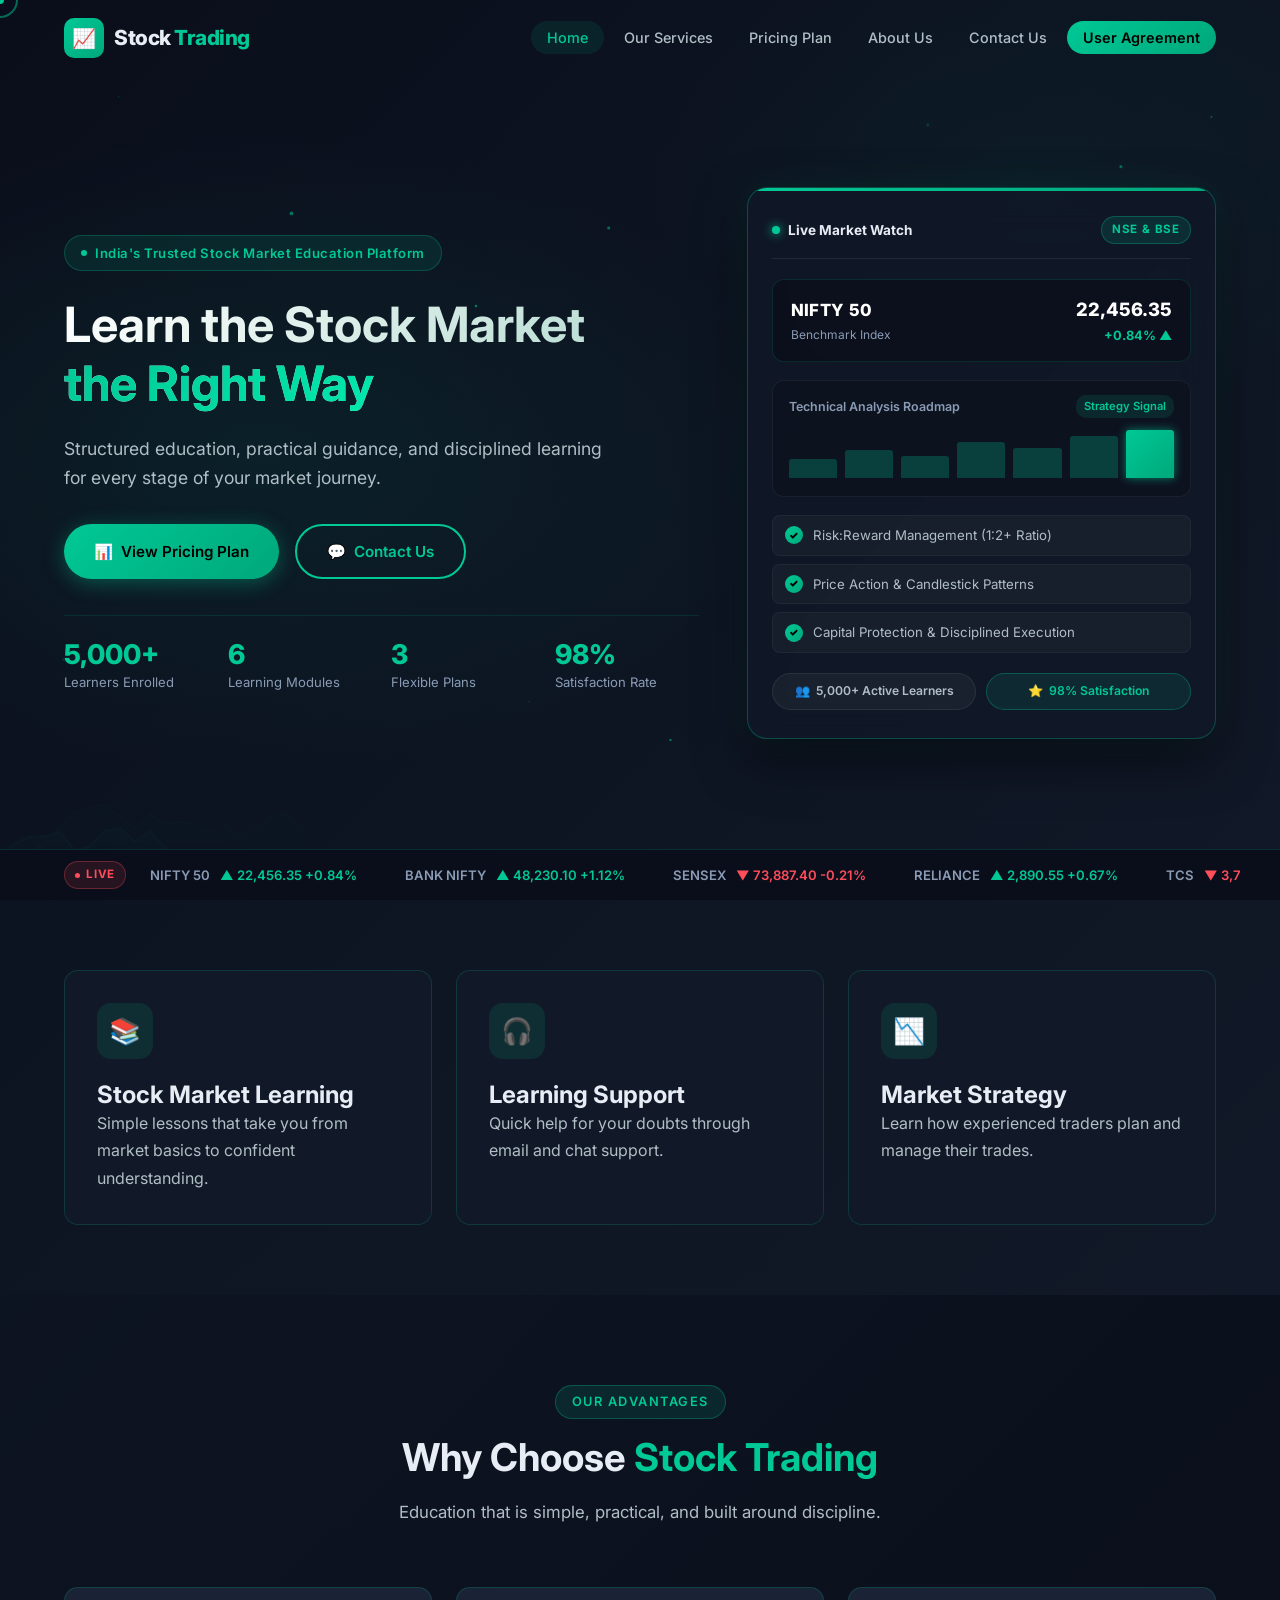
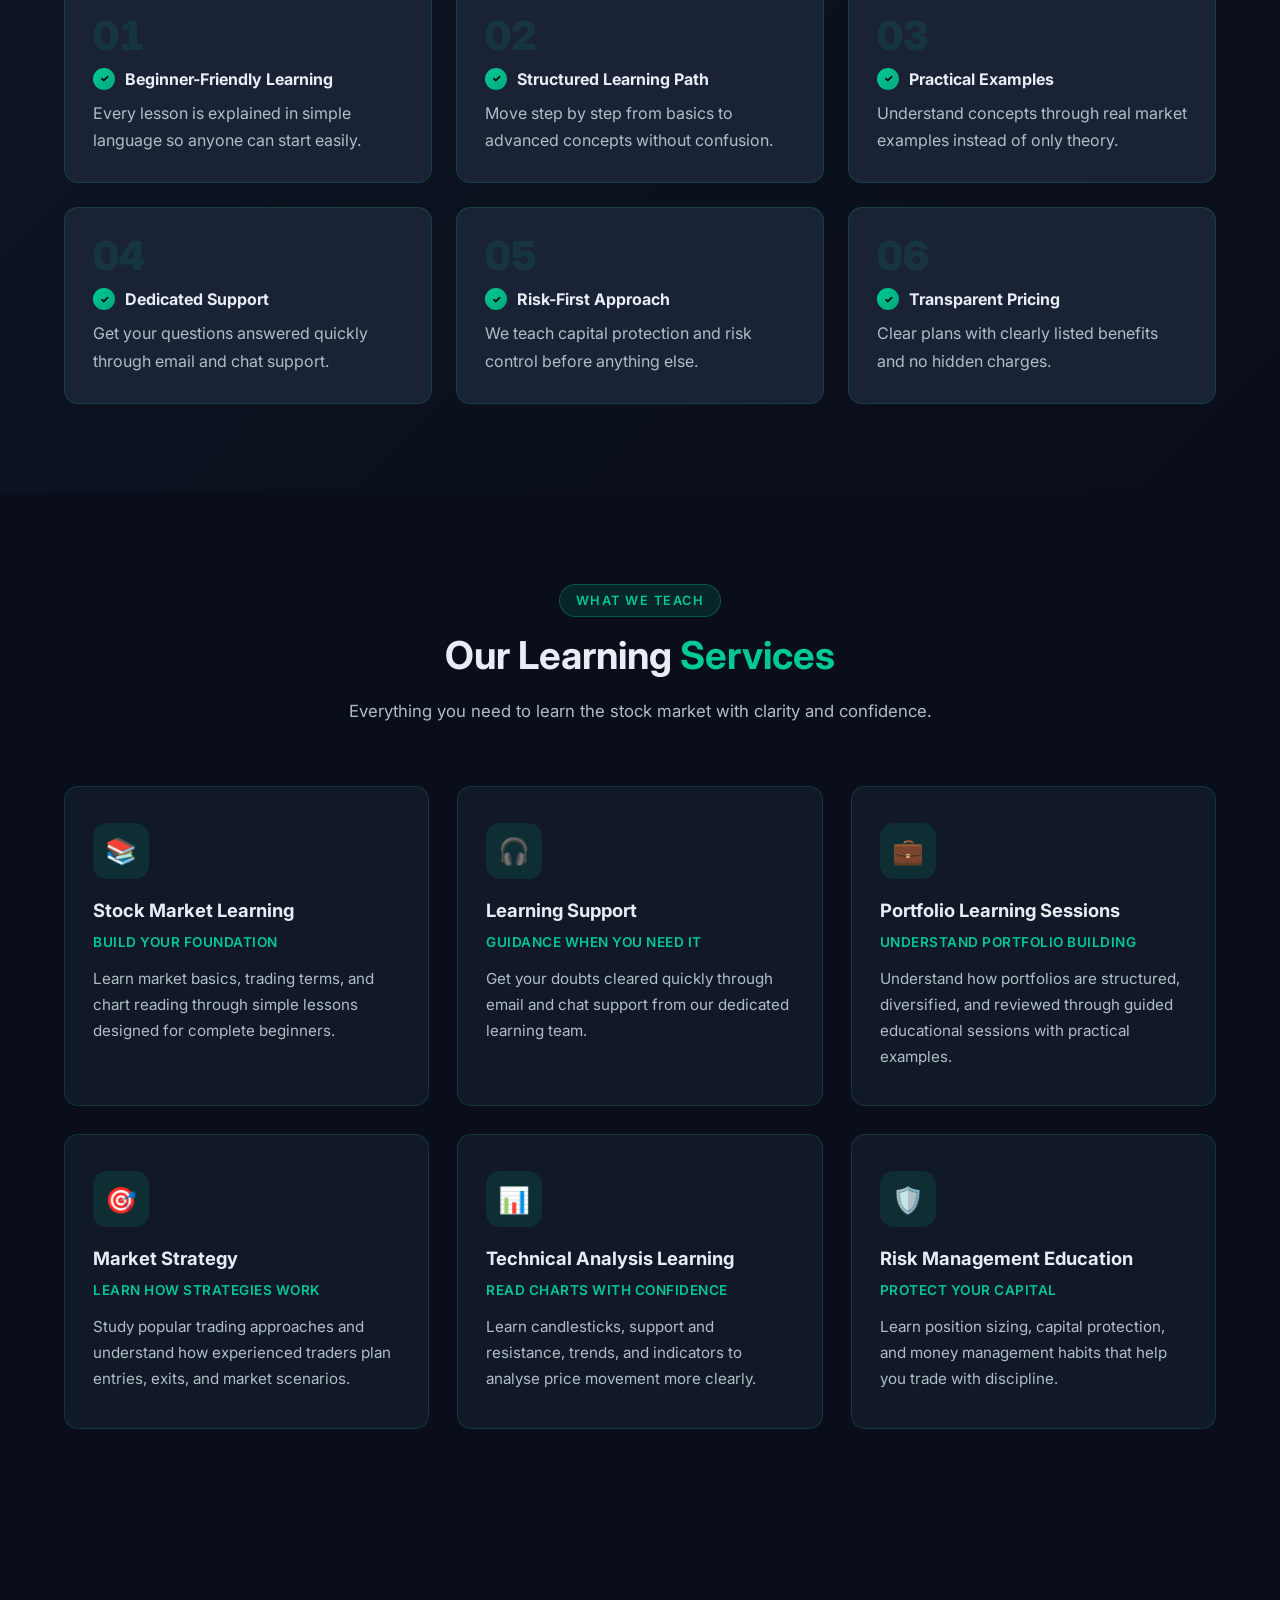
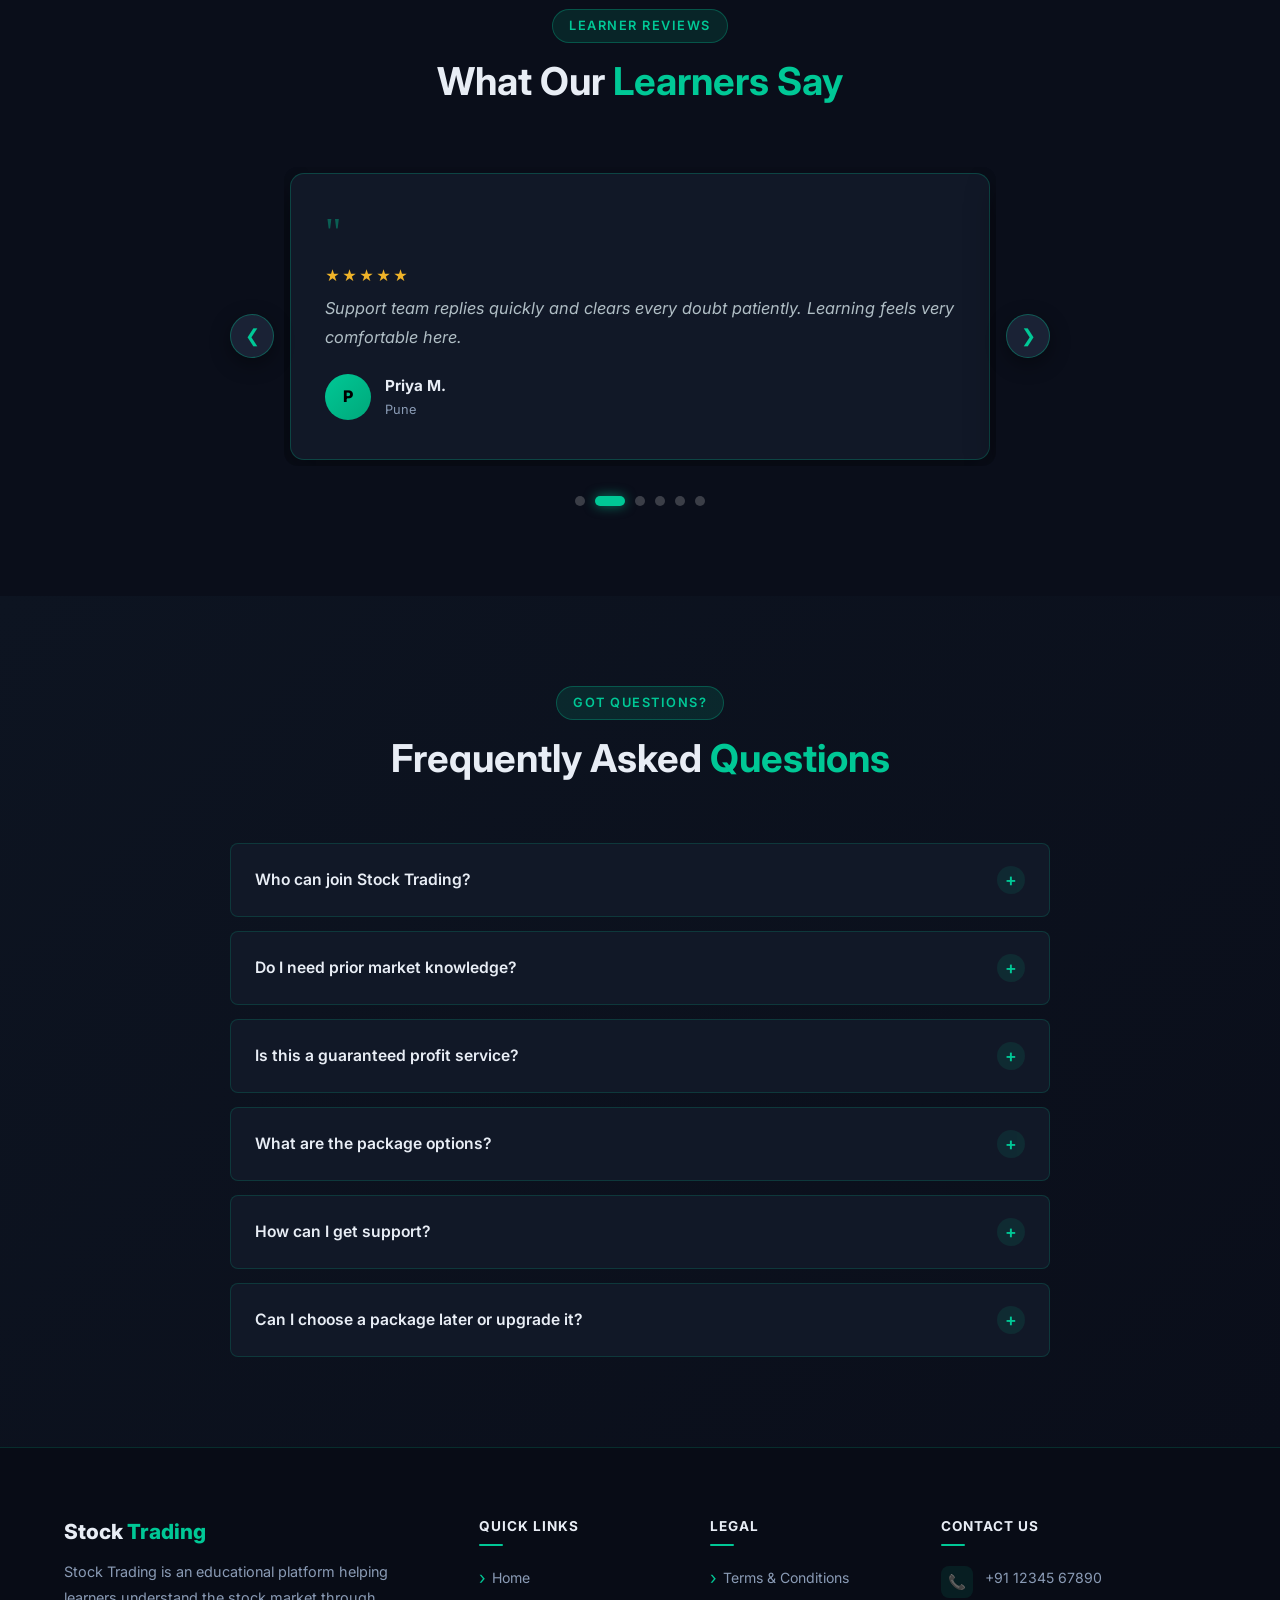
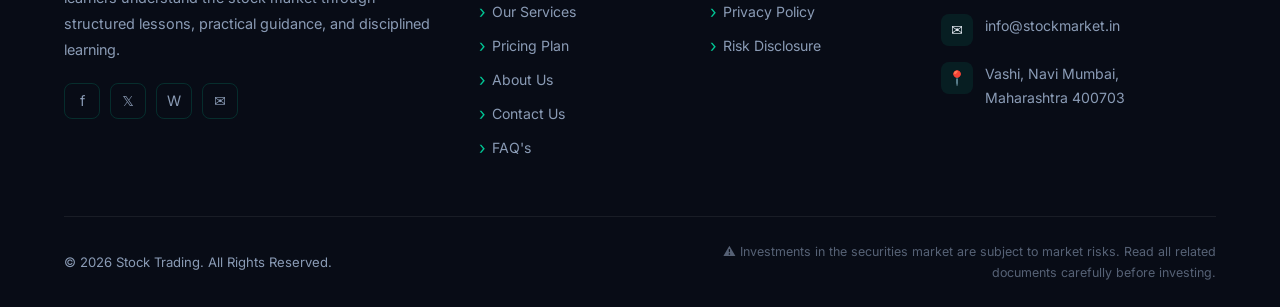
==== commit 1abed252: "Improve responsive layout for mobile tablet and desktop" ====
--- a/index.html
+++ b/index.html
@@ -102,43 +102,112 @@
     </div>
   </div>
 
-  <div class="container" style="padding-bottom:80px;">
-    <div class="hero-content">
-      <div class="hero-badge" data-aos="fade-up" data-aos-delay="100">
-        <span class="dot"></span>
-        India's Trusted Stock Market Education Platform
-      </div>
-      <h1 data-aos="fade-up" data-aos-delay="200">
-        Learn the Stock Market<br><span class="highlight">the Right Way</span>
-      </h1>
-      <p class="hero-desc" data-aos="fade-up" data-aos-delay="300">
-        Structured education, practical guidance, and disciplined learning for every stage of your market journey.
-      </p>
-      <div class="hero-btns" data-aos="fade-up" data-aos-delay="400">
-        <a href="pricing.html" class="btn btn-primary">
-          <span>📊</span> View Pricing Plan
-        </a>
-        <a href="contact.html" class="btn btn-outline">
-          <span>💬</span> Contact Us
-        </a>
-      </div>
-
-      <div class="hero-stats" data-aos="fade-up" data-aos-delay="500">
-        <div class="hero-stat">
-          <h3><span data-counter data-target="5000" data-suffix="+">5000+</span></h3>
-          <p>Learners Enrolled</p>
-        </div>
-        <div class="hero-stat">
-          <h3><span data-counter data-target="6" data-suffix="">6</span></h3>
-          <p>Learning Modules</p>
-        </div>
-        <div class="hero-stat">
-          <h3><span data-counter data-target="3" data-suffix="">3</span></h3>
-          <p>Flexible Plans</p>
-        </div>
-        <div class="hero-stat">
-          <h3><span data-counter data-target="98" data-suffix="%">98%</span></h3>
-          <p>Satisfaction Rate</p>
+  <div class="container hero-container">
+    <div class="hero-grid">
+      <div class="hero-content">
+        <div class="hero-badge" data-aos="fade-up" data-aos-delay="100">
+          <span class="dot"></span>
+          India's Trusted Stock Market Education Platform
+        </div>
+        <h1 data-aos="fade-up" data-aos-delay="200">
+          Learn the Stock Market<br><span class="highlight">the Right Way</span>
+        </h1>
+        <p class="hero-desc" data-aos="fade-up" data-aos-delay="300">
+          Structured education, practical guidance, and disciplined learning for every stage of your market journey.
+        </p>
+        <div class="hero-btns" data-aos="fade-up" data-aos-delay="400">
+          <a href="pricing.html" class="btn btn-primary">
+            <span>📊</span> View Pricing Plan
+          </a>
+          <a href="contact.html" class="btn btn-outline">
+            <span>💬</span> Contact Us
+          </a>
+        </div>
+
+        <div class="hero-stats" data-aos="fade-up" data-aos-delay="500">
+          <div class="hero-stat">
+            <h3><span data-counter data-target="5000" data-suffix="+">5000+</span></h3>
+            <p>Learners Enrolled</p>
+          </div>
+          <div class="hero-stat">
+            <h3><span data-counter data-target="6" data-suffix="">6</span></h3>
+            <p>Learning Modules</p>
+          </div>
+          <div class="hero-stat">
+            <h3><span data-counter data-target="3" data-suffix="">3</span></h3>
+            <p>Flexible Plans</p>
+          </div>
+          <div class="hero-stat">
+            <h3><span data-counter data-target="98" data-suffix="%">98%</span></h3>
+            <p>Satisfaction Rate</p>
+          </div>
+        </div>
+      </div>
+
+      <!-- Desktop Visual Feature Card -->
+      <div class="hero-visual" data-aos="fade-left" data-aos-delay="350">
+        <div class="hero-trading-card">
+          <div class="trading-card-header">
+            <div class="trading-card-status">
+              <span class="pulse-indicator"></span> Live Market Watch
+            </div>
+            <div class="trading-card-tag">NSE &amp; BSE</div>
+          </div>
+
+          <div class="trading-card-body">
+            <div class="trading-stock-row">
+              <div class="stock-info">
+                <span class="stock-name">NIFTY 50</span>
+                <span class="stock-sub">Benchmark Index</span>
+              </div>
+              <div class="stock-price up">
+                <span class="price-val">22,456.35</span>
+                <span class="price-change">+0.84% ▲</span>
+              </div>
+            </div>
+
+            <!-- Mini chart visualization -->
+            <div class="mini-chart-wrap">
+              <div class="mini-chart-header">
+                <span>Technical Analysis Roadmap</span>
+                <span class="chart-badge">Strategy Signal</span>
+              </div>
+              <div class="chart-bars">
+                <div class="chart-bar" style="--h: 40%;"></div>
+                <div class="chart-bar" style="--h: 58%;"></div>
+                <div class="chart-bar" style="--h: 46%;"></div>
+                <div class="chart-bar" style="--h: 75%;"></div>
+                <div class="chart-bar" style="--h: 62%;"></div>
+                <div class="chart-bar" style="--h: 88%;"></div>
+                <div class="chart-bar active" style="--h: 100%;"></div>
+              </div>
+            </div>
+
+            <!-- Learning Roadmap preview -->
+            <div class="trading-modules-preview">
+              <div class="module-item">
+                <span class="mod-icon">✓</span>
+                <span class="mod-text">Risk:Reward Management (1:2+ Ratio)</span>
+              </div>
+              <div class="module-item">
+                <span class="mod-icon">✓</span>
+                <span class="mod-text">Price Action &amp; Candlestick Patterns</span>
+              </div>
+              <div class="module-item">
+                <span class="mod-icon">✓</span>
+                <span class="mod-text">Capital Protection &amp; Disciplined Execution</span>
+              </div>
+            </div>
+          </div>
+
+          <div class="trading-card-footer">
+            <div class="card-stat-pill">
+              <span class="pill-icon">👥</span> 5,000+ Active Learners
+            </div>
+            <div class="card-stat-pill highlight">
+              <span class="pill-icon">⭐</span> 98% Satisfaction
+            </div>
+          </div>
         </div>
       </div>
     </div>
@@ -148,7 +217,7 @@
 <!-- ==================== QUICK SERVICE CARDS ==================== -->
 <section style="padding: 70px 0; background: linear-gradient(135deg,#0d1421 0%,#111827 100%);">
   <div class="container">
-    <div style="display:grid;grid-template-columns:repeat(3,1fr);gap:24px;">
+    <div class="grid-responsive-3">
 
       <div class="card" data-aos="fade-up" data-aos-delay="100">
         <div class="card-icon">📚</div>
@@ -285,86 +354,124 @@
       <div class="section-tag" data-aos="fade-up">Learner Reviews</div>
       <h2 id="testimonials-heading" data-aos="fade-up" data-aos-delay="100">What Our <span class="highlight">Learners Say</span></h2>
     </div>
-    <div class="testimonials-grid">
-
-      <div class="testimonial-card" data-aos="fade-up" data-aos-delay="100">
-        <div class="testimonial-quote">"</div>
-        <div class="star-rating">★★★★★</div>
-        <p class="testimonial-text">The lessons are simple and well organised. I finally understand how charts and market structure work.</p>
-        <div class="testimonial-author">
-          <div class="author-avatar">R</div>
-          <div>
-            <div class="author-name">Rahul S.</div>
-            <div class="author-location">Mumbai</div>
-          </div>
-        </div>
-      </div>
-
-      <div class="testimonial-card" data-aos="fade-up" data-aos-delay="150">
-        <div class="testimonial-quote">"</div>
-        <div class="star-rating">★★★★★</div>
-        <p class="testimonial-text">Support team replies quickly and clears every doubt patiently. Learning feels very comfortable here.</p>
-        <div class="testimonial-author">
-          <div class="author-avatar">P</div>
-          <div>
-            <div class="author-name">Priya M.</div>
-            <div class="author-location">Pune</div>
-          </div>
-        </div>
-      </div>
-
-      <div class="testimonial-card" data-aos="fade-up" data-aos-delay="200">
-        <div class="testimonial-quote">"</div>
-        <div class="star-rating">★★★★★</div>
-        <p class="testimonial-text">Portfolio learning sessions helped me understand diversification and how to review my own investments.</p>
-        <div class="testimonial-author">
-          <div class="author-avatar">A</div>
-          <div>
-            <div class="author-name">Amit K.</div>
-            <div class="author-location">Thane</div>
-          </div>
-        </div>
-      </div>
-
-      <div class="testimonial-card" data-aos="fade-up" data-aos-delay="250">
-        <div class="testimonial-quote">"</div>
-        <div class="star-rating">★★★★★</div>
-        <p class="testimonial-text">I was a complete beginner. The step by step approach made everything easy to follow.</p>
-        <div class="testimonial-author">
-          <div class="author-avatar">N</div>
-          <div>
-            <div class="author-name">Neha R.</div>
-            <div class="author-location">Navi Mumbai</div>
-          </div>
-        </div>
-      </div>
-
-      <div class="testimonial-card" data-aos="fade-up" data-aos-delay="300">
-        <div class="testimonial-quote">"</div>
-        <div class="star-rating">★★★★★</div>
-        <p class="testimonial-text">Risk management lessons changed how I think about trading. Discipline matters more than I realised.</p>
-        <div class="testimonial-author">
-          <div class="author-avatar">S</div>
-          <div>
-            <div class="author-name">Sandeep P.</div>
-            <div class="author-location">Nashik</div>
-          </div>
-        </div>
-      </div>
-
-      <div class="testimonial-card" data-aos="fade-up" data-aos-delay="350">
-        <div class="testimonial-quote">"</div>
-        <div class="star-rating">★★★★★</div>
-        <p class="testimonial-text">Clear explanations, practical examples and friendly support. Highly recommended for new learners.</p>
-        <div class="testimonial-author">
-          <div class="author-avatar">F</div>
-          <div>
-            <div class="author-name">Farhan A.</div>
-            <div class="author-location">Mumbai</div>
-          </div>
-        </div>
-      </div>
-
+
+    <!-- Testimonials Carousel (Auto 1 by 1 every 4 seconds) -->
+    <div class="testimonial-carousel-wrapper" data-aos="fade-up" data-aos-delay="200">
+      <button class="carousel-btn prev-btn" id="testimonial-prev-btn" aria-label="Previous review">❮</button>
+
+      <div class="testimonial-carousel-track-container" id="testimonial-track-container">
+        <div class="testimonial-carousel-track" id="testimonial-track">
+
+          <!-- Slide 1 -->
+          <div class="testimonial-slide">
+            <div class="testimonial-card">
+              <div class="testimonial-quote">"</div>
+              <div class="star-rating">★★★★★</div>
+              <p class="testimonial-text">The lessons are simple and well organised. I finally understand how charts and market structure work.</p>
+              <div class="testimonial-author">
+                <div class="author-avatar">R</div>
+                <div>
+                  <div class="author-name">Rahul S.</div>
+                  <div class="author-location">Mumbai</div>
+                </div>
+              </div>
+            </div>
+          </div>
+
+          <!-- Slide 2 -->
+          <div class="testimonial-slide">
+            <div class="testimonial-card">
+              <div class="testimonial-quote">"</div>
+              <div class="star-rating">★★★★★</div>
+              <p class="testimonial-text">Support team replies quickly and clears every doubt patiently. Learning feels very comfortable here.</p>
+              <div class="testimonial-author">
+                <div class="author-avatar">P</div>
+                <div>
+                  <div class="author-name">Priya M.</div>
+                  <div class="author-location">Pune</div>
+                </div>
+              </div>
+            </div>
+          </div>
+
+          <!-- Slide 3 -->
+          <div class="testimonial-slide">
+            <div class="testimonial-card">
+              <div class="testimonial-quote">"</div>
+              <div class="star-rating">★★★★★</div>
+              <p class="testimonial-text">Portfolio learning sessions helped me understand diversification and how to review my own investments.</p>
+              <div class="testimonial-author">
+                <div class="author-avatar">A</div>
+                <div>
+                  <div class="author-name">Amit K.</div>
+                  <div class="author-location">Thane</div>
+                </div>
+              </div>
+            </div>
+          </div>
+
+          <!-- Slide 4 -->
+          <div class="testimonial-slide">
+            <div class="testimonial-card">
+              <div class="testimonial-quote">"</div>
+              <div class="star-rating">★★★★★</div>
+              <p class="testimonial-text">I was a complete beginner. The step by step approach made everything easy to follow.</p>
+              <div class="testimonial-author">
+                <div class="author-avatar">N</div>
+                <div>
+                  <div class="author-name">Neha R.</div>
+                  <div class="author-location">Navi Mumbai</div>
+                </div>
+              </div>
+            </div>
+          </div>
+
+          <!-- Slide 5 -->
+          <div class="testimonial-slide">
+            <div class="testimonial-card">
+              <div class="testimonial-quote">"</div>
+              <div class="star-rating">★★★★★</div>
+              <p class="testimonial-text">Risk management lessons changed how I think about trading. Discipline matters more than I realised.</p>
+              <div class="testimonial-author">
+                <div class="author-avatar">S</div>
+                <div>
+                  <div class="author-name">Sandeep P.</div>
+                  <div class="author-location">Nashik</div>
+                </div>
+              </div>
+            </div>
+          </div>
+
+          <!-- Slide 6 -->
+          <div class="testimonial-slide">
+            <div class="testimonial-card">
+              <div class="testimonial-quote">"</div>
+              <div class="star-rating">★★★★★</div>
+              <p class="testimonial-text">Clear explanations, practical examples and friendly support. Highly recommended for new learners.</p>
+              <div class="testimonial-author">
+                <div class="author-avatar">F</div>
+                <div>
+                  <div class="author-name">Farhan A.</div>
+                  <div class="author-location">Mumbai</div>
+                </div>
+              </div>
+            </div>
+          </div>
+
+        </div>
+      </div>
+
+      <button class="carousel-btn next-btn" id="testimonial-next-btn" aria-label="Next review">❯</button>
+
+      <!-- Carousel Dots Indicator -->
+      <div class="carousel-dots" id="testimonial-dots" role="tablist" aria-label="Testimonial Navigation">
+        <button class="carousel-dot active" data-index="0" aria-label="Review 1"></button>
+        <button class="carousel-dot" data-index="1" aria-label="Review 2"></button>
+        <button class="carousel-dot" data-index="2" aria-label="Review 3"></button>
+        <button class="carousel-dot" data-index="3" aria-label="Review 4"></button>
+        <button class="carousel-dot" data-index="4" aria-label="Review 5"></button>
+        <button class="carousel-dot" data-index="5" aria-label="Review 6"></button>
+      </div>
     </div>
   </div>
 </section>
@@ -425,22 +532,6 @@
           <span class="faq-icon">+</span>
         </div>
         <div class="faq-answer"><p>Yes. You can contact our team anytime to upgrade to a package that suits your needs.</p></div>
-      </div>
-
-      <div class="faq-item" data-aos="fade-up" data-aos-delay="220">
-        <div class="faq-question" role="button" aria-expanded="false">
-          Will I get lessons on risk management?
-          <span class="faq-icon">+</span>
-        </div>
-        <div class="faq-answer"><p>Yes. Risk and money management is an important part of our learning programs.</p></div>
-      </div>
-
-      <div class="faq-item" data-aos="fade-up" data-aos-delay="240">
-        <div class="faq-question" role="button" aria-expanded="false">
-          How do I contact Stock Trading?
-          <span class="faq-icon">+</span>
-        </div>
-        <div class="faq-answer"><p>Visit the <a href="contact.html">Contact Us</a> page, fill in the form, or message us on WhatsApp at <a href="https://wa.me/911234567890">+91 12345 67890</a>.</p></div>
       </div>
 
     </div>
--- a/css/style.css
+++ b/css/style.css
@@ -363,11 +363,28 @@
 /* ---------- HERO SECTION ---------- */
 .hero {
   min-height: 100vh;
+  min-height: 100dvh;
   display: flex;
   align-items: center;
   position: relative;
   overflow: hidden;
-  padding-top: 80px;
+  padding-top: 96px;
+  padding-bottom: 70px;
+  box-sizing: border-box;
+}
+
+.hero .container {
+  width: 100%;
+  position: relative;
+  z-index: 2;
+}
+
+.hero-grid {
+  display: grid;
+  grid-template-columns: 1.15fr 0.85fr;
+  gap: 48px;
+  align-items: center;
+  width: 100%;
 }
 
 .hero-bg {
@@ -390,6 +407,7 @@
   bottom: 0; left: 0; right: 0;
   height: 300px;
   opacity: 0.07;
+  pointer-events: none;
 }
 
 #particles-canvas {
@@ -401,7 +419,7 @@
 .hero-content {
   position: relative;
   z-index: 2;
-  max-width: 700px;
+  max-width: 660px;
 }
 
 .hero-badge {
@@ -416,7 +434,7 @@
   color: var(--primary);
   font-weight: 600;
   letter-spacing: 0.5px;
-  margin-bottom: 28px;
+  margin-bottom: 24px;
 }
 
 .hero-badge .dot {
@@ -432,7 +450,9 @@
 }
 
 .hero h1 {
-  margin-bottom: 24px;
+  margin-bottom: 20px;
+  font-size: clamp(2.2rem, 3.8vw, 3.4rem);
+  line-height: 1.22;
   background: linear-gradient(135deg, #fff 0%, #a8d5c8 100%);
   -webkit-background-clip: text;
   -webkit-text-fill-color: transparent;
@@ -446,32 +466,289 @@
   background-clip: text;
 }
 
-.hero-desc { font-size: 1.15rem; margin-bottom: 40px; max-width: 540px; }
-
-.hero-btns { display: flex; gap: 16px; flex-wrap: wrap; }
+.hero-desc {
+  font-size: 1.1rem;
+  line-height: 1.65;
+  margin-bottom: 32px;
+  max-width: 540px;
+}
+
+.hero-btns {
+  display: flex;
+  gap: 16px;
+  flex-wrap: wrap;
+  margin-bottom: 36px;
+}
 
 .hero-stats {
-  display: flex;
-  gap: 40px;
-  margin-top: 60px;
-  flex-wrap: wrap;
+  display: grid;
+  grid-template-columns: repeat(4, 1fr);
+  gap: 20px;
+  margin-top: 10px;
+  padding-top: 24px;
+  border-top: 1px solid rgba(0, 200, 150, 0.12);
 }
 
 .hero-stat h3 {
-  font-size: 1.8rem;
+  font-size: 1.7rem;
   color: var(--primary);
   font-weight: 800;
-}
-.hero-stat p { font-size: 0.85rem; color: var(--text-muted); }
-
-/* Ticker */
+  line-height: 1.1;
+  margin-bottom: 4px;
+}
+.hero-stat p { font-size: 0.82rem; color: var(--text-muted); line-height: 1.3; }
+
+/* ---------- HERO DESKTOP VISUAL CARD ---------- */
+.hero-visual {
+  position: relative;
+  z-index: 2;
+  display: block;
+}
+
+.hero-trading-card {
+  background: rgba(17, 24, 39, 0.85);
+  backdrop-filter: blur(20px);
+  -webkit-backdrop-filter: blur(20px);
+  border: 1px solid rgba(0, 200, 150, 0.3);
+  border-radius: 20px;
+  padding: 28px 24px;
+  box-shadow: 0 20px 50px rgba(0, 0, 0, 0.5), 0 0 35px rgba(0, 200, 150, 0.1);
+  position: relative;
+  overflow: hidden;
+  transition: all var(--transition);
+}
+
+.hero-trading-card::before {
+  content: '';
+  position: absolute;
+  top: 0; left: 0; right: 0;
+  height: 3px;
+  background: var(--gradient);
+}
+
+.hero-trading-card:hover {
+  transform: translateY(-4px);
+  border-color: rgba(0, 200, 150, 0.5);
+  box-shadow: 0 24px 60px rgba(0, 0, 0, 0.6), 0 0 45px rgba(0, 200, 150, 0.18);
+}
+
+.trading-card-header {
+  display: flex;
+  align-items: center;
+  justify-content: space-between;
+  margin-bottom: 20px;
+  padding-bottom: 14px;
+  border-bottom: 1px solid rgba(255, 255, 255, 0.08);
+}
+
+.trading-card-status {
+  display: flex;
+  align-items: center;
+  gap: 8px;
+  font-size: 0.85rem;
+  font-weight: 700;
+  color: var(--text-main);
+}
+
+.pulse-indicator {
+  width: 8px;
+  height: 8px;
+  border-radius: 50%;
+  background: var(--primary);
+  box-shadow: 0 0 10px var(--primary);
+  animation: pulse-dot 1.5s infinite;
+}
+
+.trading-card-tag {
+  background: rgba(0, 200, 150, 0.12);
+  border: 1px solid rgba(0, 200, 150, 0.3);
+  color: var(--primary);
+  font-size: 0.72rem;
+  font-weight: 700;
+  letter-spacing: 0.8px;
+  padding: 3px 10px;
+  border-radius: 20px;
+  text-transform: uppercase;
+}
+
+.trading-stock-row {
+  display: flex;
+  align-items: center;
+  justify-content: space-between;
+  background: rgba(10, 14, 26, 0.7);
+  border: 1px solid rgba(0, 200, 150, 0.15);
+  border-radius: 12px;
+  padding: 14px 18px;
+  margin-bottom: 18px;
+}
+
+.stock-info {
+  display: flex;
+  flex-direction: column;
+}
+.stock-name {
+  font-size: 1.05rem;
+  font-weight: 800;
+  color: #fff;
+  letter-spacing: 0.3px;
+}
+.stock-sub {
+  font-size: 0.75rem;
+  color: var(--text-muted);
+}
+
+.stock-price {
+  text-align: right;
+  display: flex;
+  flex-direction: column;
+}
+.stock-price .price-val {
+  font-size: 1.15rem;
+  font-weight: 800;
+  color: #fff;
+}
+.stock-price.up .price-change {
+  font-size: 0.8rem;
+  font-weight: 700;
+  color: var(--primary);
+}
+
+/* Mini Chart Graphic */
+.mini-chart-wrap {
+  background: rgba(10, 14, 26, 0.5);
+  border: 1px solid rgba(255, 255, 255, 0.06);
+  border-radius: 12px;
+  padding: 14px 16px;
+  margin-bottom: 18px;
+}
+.mini-chart-header {
+  display: flex;
+  justify-content: space-between;
+  align-items: center;
+  margin-bottom: 12px;
+  font-size: 0.78rem;
+  color: var(--text-muted);
+  font-weight: 600;
+}
+.chart-badge {
+  background: rgba(0, 200, 150, 0.12);
+  color: var(--primary);
+  font-size: 0.7rem;
+  padding: 2px 8px;
+  border-radius: 10px;
+}
+
+.chart-bars {
+  display: flex;
+  align-items: flex-end;
+  gap: 8px;
+  height: 52px;
+  padding-bottom: 4px;
+}
+.chart-bar {
+  flex: 1;
+  background: rgba(0, 200, 150, 0.25);
+  border-radius: 3px 3px 0 0;
+  height: var(--h, 50%);
+  transition: all 0.3s ease;
+}
+.chart-bar:hover, .chart-bar.active {
+  background: var(--gradient);
+  box-shadow: 0 0 10px rgba(0, 200, 150, 0.6);
+}
+
+/* Learning Modules preview */
+.trading-modules-preview {
+  display: flex;
+  flex-direction: column;
+  gap: 8px;
+  margin-bottom: 20px;
+}
+.module-item {
+  display: flex;
+  align-items: center;
+  gap: 10px;
+  font-size: 0.83rem;
+  color: var(--text-light);
+  background: rgba(255, 255, 255, 0.03);
+  padding: 8px 12px;
+  border-radius: 8px;
+  border: 1px solid rgba(255, 255, 255, 0.04);
+}
+.module-item .mod-icon {
+  width: 18px;
+  height: 18px;
+  border-radius: 50%;
+  background: var(--gradient);
+  color: #000;
+  display: flex;
+  align-items: center;
+  justify-content: center;
+  font-size: 0.65rem;
+  font-weight: 900;
+  flex-shrink: 0;
+}
+
+.trading-card-footer {
+  display: flex;
+  gap: 10px;
+}
+.card-stat-pill {
+  flex: 1;
+  display: flex;
+  align-items: center;
+  justify-content: center;
+  gap: 6px;
+  background: rgba(255, 255, 255, 0.04);
+  border: 1px solid rgba(255, 255, 255, 0.08);
+  border-radius: 30px;
+  padding: 7px 12px;
+  font-size: 0.76rem;
+  font-weight: 600;
+  color: var(--text-light);
+}
+.card-stat-pill.highlight {
+  background: rgba(0, 200, 150, 0.1);
+  border-color: rgba(0, 200, 150, 0.3);
+  color: var(--primary);
+}
+
+/* ---------- TICKER ---------- */
 .ticker-wrap {
   position: absolute;
   bottom: 0; left: 0; right: 0;
-  background: rgba(0,0,0,0.4);
+  background: rgba(10, 14, 26, 0.9);
+  backdrop-filter: blur(12px);
+  -webkit-backdrop-filter: blur(12px);
   border-top: 1px solid var(--border);
   overflow: hidden;
-  padding: 10px 0;
+  padding: 11px 0;
+  z-index: 10;
+}
+
+.live-badge {
+  display: inline-flex;
+  align-items: center;
+  gap: 6px;
+  background: rgba(255, 77, 91, 0.15);
+  border: 1px solid rgba(255, 77, 91, 0.4);
+  color: #ff4d5b;
+  font-size: 0.72rem;
+  font-weight: 700;
+  text-transform: uppercase;
+  letter-spacing: 0.8px;
+  padding: 3px 10px;
+  border-radius: 20px;
+  margin-right: 18px;
+  flex-shrink: 0;
+}
+
+.live-dot {
+  width: 6px;
+  height: 6px;
+  background: #ff4d5b;
+  border-radius: 50%;
+  animation: pulse-dot 1.5s infinite;
 }
 
 .ticker-track {
@@ -729,12 +1006,113 @@
 }
 
 /* ---------- TESTIMONIALS ---------- */
-.testimonials-section { background: var(--bg-dark); }
-
+.testimonials-section {
+  background: var(--bg-dark);
+  position: relative;
+  overflow: hidden;
+}
+
+/* Retain grid for other pages like faq.html if needed */
 .testimonials-grid {
   display: grid;
   grid-template-columns: repeat(3, 1fr);
   gap: 24px;
+}
+
+/* Carousel Container */
+.testimonial-carousel-wrapper {
+  position: relative;
+  max-width: 820px;
+  margin: 0 auto;
+  padding: 0 54px;
+}
+
+.testimonial-carousel-track-container {
+  overflow: hidden;
+  border-radius: var(--radius);
+  position: relative;
+}
+
+.testimonial-carousel-track {
+  display: flex;
+  transition: transform 0.6s cubic-bezier(0.25, 1, 0.5, 1);
+  width: 100%;
+}
+
+.testimonial-slide {
+  min-width: 100%;
+  box-sizing: border-box;
+  padding: 6px;
+}
+
+.testimonial-slide .testimonial-card {
+  height: 100%;
+  padding: 38px 34px;
+  background: var(--bg-card);
+  border: 1px solid rgba(0, 200, 150, 0.25);
+  border-radius: var(--radius);
+  box-shadow: 0 12px 36px rgba(0, 0, 0, 0.4);
+  position: relative;
+  display: flex;
+  flex-direction: column;
+  justify-content: space-between;
+}
+
+.carousel-btn {
+  position: absolute;
+  top: 50%;
+  transform: translateY(-50%);
+  width: 44px;
+  height: 44px;
+  border-radius: 50%;
+  background: var(--bg-card2);
+  border: 1px solid rgba(0, 200, 150, 0.35);
+  color: var(--primary);
+  font-size: 1.15rem;
+  display: flex;
+  align-items: center;
+  justify-content: center;
+  cursor: pointer;
+  z-index: 10;
+  transition: all var(--transition);
+  box-shadow: 0 6px 20px rgba(0, 0, 0, 0.4);
+}
+
+.carousel-btn:hover {
+  background: var(--primary);
+  color: #000;
+  border-color: var(--primary);
+  box-shadow: 0 0 20px rgba(0, 200, 150, 0.55);
+  transform: translateY(-50%) scale(1.1);
+}
+
+.carousel-btn.prev-btn { left: 0; }
+.carousel-btn.next-btn { right: 0; }
+
+.carousel-dots {
+  display: flex;
+  justify-content: center;
+  align-items: center;
+  gap: 10px;
+  margin-top: 30px;
+}
+
+.carousel-dot {
+  width: 10px;
+  height: 10px;
+  border-radius: 50%;
+  background: rgba(255, 255, 255, 0.2);
+  border: none;
+  cursor: pointer;
+  padding: 0;
+  transition: all 0.35s cubic-bezier(0.4, 0, 0.2, 1);
+}
+
+.carousel-dot.active {
+  background: var(--primary);
+  width: 30px;
+  border-radius: 12px;
+  box-shadow: 0 0 12px rgba(0, 200, 150, 0.6);
 }
 
 .testimonial-card {
@@ -746,8 +1124,8 @@
   position: relative;
 }
 .testimonial-card:hover {
-  border-color: rgba(0, 200, 150, 0.35);
-  transform: translateY(-4px);
+  border-color: rgba(0, 200, 150, 0.45);
+  transform: translateY(-3px);
   box-shadow: var(--shadow);
 }
 
@@ -761,39 +1139,41 @@
 }
 
 .testimonial-text {
-  font-size: 0.95rem;
+  font-size: 1.02rem;
   color: var(--text-light);
-  margin-bottom: 20px;
+  margin-bottom: 22px;
   font-style: italic;
-  line-height: 1.8;
+  line-height: 1.75;
 }
 
 .testimonial-author {
   display: flex;
   align-items: center;
-  gap: 12px;
+  gap: 14px;
 }
 
 .author-avatar {
-  width: 44px; height: 44px;
+  width: 46px;
+  height: 46px;
   border-radius: 50%;
   background: var(--gradient);
   display: flex;
   align-items: center;
   justify-content: center;
   font-size: 1rem;
-  font-weight: 700;
+  font-weight: 800;
   color: #000;
   flex-shrink: 0;
 }
 
-.author-name { font-size: 0.9rem; font-weight: 700; color: var(--text-main); }
+.author-name { font-size: 0.95rem; font-weight: 700; color: var(--text-main); }
 .author-location { font-size: 0.8rem; color: var(--text-muted); }
 
 .star-rating {
   color: var(--accent);
-  font-size: 0.85rem;
-  margin-bottom: 4px;
+  font-size: 0.9rem;
+  margin-bottom: 6px;
+  letter-spacing: 2px;
 }
 
 /* ---------- FAQ ---------- */
@@ -1247,6 +1627,65 @@
 .mt-20 { margin-top: 20px; }
 .mt-40 { margin-top: 40px; }
 .w-full { width: 100%; }
+
+/* ---------- GLOBAL OVERFLOW & TEXT FIX ---------- */
+/* Prevent any element from causing horizontal scroll */
+img, svg, video, canvas, iframe { max-width: 100%; height: auto; display: block; }
+
+/* Grid/flex items: prevent text from blowing out the layout */
+.services-grid > *,
+.why-grid > *,
+.testimonials-grid > *,
+.about-values-grid > *,
+.about-what-grid > *,
+.pricing-grid > *,
+.footer-grid > *,
+.contact-grid > *,
+.hero-stats > * { min-width: 0; }
+
+/* Global word-break so no text clips or overflows cards */
+.card, .service-card, .why-card, .testimonial-card,
+.pricing-card, .value-card, .contact-info-card, .form-card,
+.about-what-item, .faq-question, .faq-answer,
+.legal-section, .footer-col, .footer-brand,
+h1, h2, h3, h4, p, li, a {
+  word-break: break-word;
+  overflow-wrap: break-word;
+}
+
+/* Responsive grid utility classes (used in HTML inline-style overrides) */
+.grid-responsive-3 {
+  display: grid;
+  grid-template-columns: repeat(3, 1fr);
+  gap: 24px;
+}
+.grid-responsive-2 {
+  display: grid;
+  grid-template-columns: 1fr 1fr;
+  gap: 32px;
+  align-items: center;
+}
+.grid-responsive-2-even {
+  display: grid;
+  grid-template-columns: 1fr 1fr;
+  gap: 32px;
+}
+.stat-flex {
+  display: flex;
+  gap: 32px;
+  margin-top: 36px;
+  flex-wrap: wrap;
+}
+
+/* Table responsive wrapper */
+.table-scroll {
+  overflow-x: auto;
+  -webkit-overflow-scrolling: touch;
+  border-radius: var(--radius-sm);
+}
+.table-scroll table {
+  min-width: 560px;
+}
 
 /* ---------- MOBILE NAV ---------- */
 @media (max-width: 900px) {
@@ -1266,41 +1705,287 @@
     box-shadow: -10px 0 40px rgba(0,0,0,0.5);
     border-left: 1px solid var(--border);
     overflow-y: auto;
+    z-index: 1001;
   }
   .nav-links.open { right: 0; }
-  .nav-links a { padding: 12px 16px; width: 100%; border-radius: var(--radius-sm); }
+  .nav-links a { padding: 12px 16px; width: 100%; border-radius: var(--radius-sm); font-size: 1rem; }
   .nav-overlay { display: none; position: fixed; inset: 0; background: rgba(0,0,0,0.6); z-index: 999; }
   .nav-overlay.show { display: block; }
 }
 
-/* ---------- RESPONSIVE ---------- */
+/* ========================================================
+   RESPONSIVE BREAKPOINTS
+   ======================================================== */
+
+/* ---------- TABLET: max-width 1024px ---------- */
 @media (max-width: 1024px) {
+  .container { padding: 0 20px; }
+
+  /* Hero on Tablet & Mobile: preserve original mobile & tablet layout */
+  .hero-grid { display: block; }
+  .hero-visual { display: none !important; }
+  .hero-content { max-width: 100%; }
+
   .services-grid,
   .why-grid,
-  .testimonials-grid { grid-template-columns: repeat(2, 1fr); }
-  .pricing-grid { grid-template-columns: 1fr; max-width: 480px; margin: 0 auto; }
+  .testimonials-grid,
+  .grid-responsive-3 { grid-template-columns: repeat(2, 1fr); }
+
+  .pricing-grid { grid-template-columns: 1fr; max-width: 520px; margin: 0 auto; }
   .pricing-card.featured { transform: scale(1); }
-  .footer-grid { grid-template-columns: 1fr 1fr; }
-}
-
+
+  .footer-grid { grid-template-columns: 1fr 1fr; gap: 32px; }
+
+  /* About page inline grids */
+  .grid-responsive-2 { gap: 40px; }
+
+  .hero-stats { gap: 28px; }
+  .testimonial-carousel-wrapper { padding: 0 46px; }
+}
+
+/* ---------- TABLET: max-width 820px ---------- */
+@media (max-width: 820px) {
+  section { padding: 70px 0; }
+
+  .page-banner { padding: 120px 0 60px; }
+  .page-banner h1 { margin-bottom: 12px; }
+  .page-banner p { font-size: 1rem; }
+
+  .navbar-inner { padding: 16px 20px; }
+
+  /* About "Who We Are" two-column → single column */
+  .grid-responsive-2 {
+    grid-template-columns: 1fr;
+    gap: 32px;
+  }
+  .grid-responsive-2-even {
+    grid-template-columns: 1fr;
+    gap: 24px;
+  }
+
+  /* FAQ answer max-height bump for wrapped text */
+  .faq-item.open .faq-answer { max-height: 400px; }
+
+  /* Pricing: keep single column centred */
+  .pricing-grid { max-width: 460px; }
+}
+
+/* ---------- TABLET: max-width 768px ---------- */
 @media (max-width: 768px) {
-  section { padding: 70px 0; }
+  body { cursor: auto; }
+  #cursor-dot, #cursor-ring { display: none; }
+
+  section { padding: 60px 0; }
+  .container { padding: 0 16px; }
+
+  .section-header { margin-bottom: 40px; }
+  .section-header p { font-size: 0.98rem; }
+
+  /* All multi-column grids → single column */
   .services-grid,
   .why-grid,
   .testimonials-grid,
   .about-values-grid,
-  .about-what-grid,
-  .contact-grid { grid-template-columns: 1fr; }
-  .hero-stats { gap: 28px; }
-  .footer-grid { grid-template-columns: 1fr; gap: 32px; }
-  .footer-bottom { flex-direction: column; text-align: center; }
-  .footer-disclaimer { text-align: center; }
-  body { cursor: auto; }
-  #cursor-dot, #cursor-ring { display: none; }
-}
-
+  .about-what-grid { grid-template-columns: 1fr; gap: 16px; }
+
+  /* Utility responsive grids → single column */
+  .grid-responsive-3 { grid-template-columns: 1fr; }
+  .grid-responsive-2 { grid-template-columns: 1fr; gap: 24px; }
+  .grid-responsive-2-even { grid-template-columns: 1fr; gap: 20px; }
+
+  /* Contact: stack info + form */
+  .contact-grid { grid-template-columns: 1fr; gap: 24px; }
+
+  /* Hero */
+  .hero { padding-top: 72px; }
+  .hero-content { max-width: 100%; }
+  .hero-desc { font-size: 1rem; margin-bottom: 28px; }
+  .hero-stats { gap: 20px; margin-top: 36px; }
+  .hero-stat h3 { font-size: 1.5rem; }
+
+  /* Page banner */
+  .page-banner { padding: 110px 0 56px; }
+
+  /* Cards */
+  .card { padding: 24px; }
+  .service-card { padding: 28px 20px; }
+  .why-card { padding: 22px; }
+  .pricing-card { padding: 32px 24px; }
+  .contact-info-card { padding: 28px 20px; }
+  .form-card { padding: 28px 20px; }
+
+  /* Footer */
+  .footer-grid { grid-template-columns: 1fr; gap: 28px; }
+  .footer-bottom { flex-direction: column; text-align: center; gap: 8px; }
+  .footer-disclaimer { text-align: center; max-width: 100%; }
+
+  /* About "stat flex" */
+  .stat-flex { gap: 20px; margin-top: 24px; }
+}
+
+/* ---------- MOBILE: max-width 600px ---------- */
+@media (max-width: 600px) {
+  section { padding: 50px 0; }
+  .container { padding: 0 14px; }
+
+  /* Nav logo text size */
+  .nav-logo-text { font-size: 1.1rem; }
+  .nav-logo-icon { width: 34px; height: 34px; font-size: 1rem; }
+
+  /* Hero */
+  .hero { min-height: auto; padding-top: 72px; padding-bottom: 60px; }
+  .hero-content { padding-bottom: 0; }
+  .hero-badge { font-size: 0.75rem; padding: 5px 12px; }
+  .hero-desc { font-size: 0.95rem; }
+  .hero-stats {
+    display: grid;
+    grid-template-columns: 1fr 1fr;
+    gap: 16px;
+    margin-top: 28px;
+  }
+  .hero-stat h3 { font-size: 1.4rem; }
+  .hero-stat p { font-size: 0.8rem; }
+
+  /* Page banner */
+  .page-banner { padding: 100px 0 48px; }
+  .breadcrumb { font-size: 0.8rem; }
+
+  /* Section header */
+  .section-header { margin-bottom: 32px; }
+
+  /* Buttons */
+  .btn { padding: 12px 22px; font-size: 0.9rem; }
+  .hero-btns { flex-direction: column; gap: 12px; }
+  .hero-btns .btn { width: 100%; justify-content: center; }
+  .cta-btns { flex-direction: column; align-items: center; gap: 12px; }
+  .cta-btns .btn { width: 100%; justify-content: center; max-width: 320px; }
+
+  /* Cards */
+  .card { padding: 20px 16px; }
+  .service-card { padding: 24px 16px; }
+  .why-card { padding: 20px 16px; }
+  .card-icon { width: 48px; height: 48px; font-size: 1.4rem; }
+
+  /* Pricing */
+  .pricing-card { padding: 28px 20px; }
+  .pricing-grid { max-width: 100%; }
+  .pricing-price .amount { font-size: 1.8rem; }
+  .featured-badge { top: 16px; right: 16px; font-size: 0.7rem; }
+
+  /* FAQ */
+  .faq-question { padding: 18px 16px; font-size: 0.92rem; gap: 12px; }
+  .faq-answer { padding: 0 16px; }
+  .faq-item.open .faq-answer { max-height: 500px; padding-bottom: 18px; }
+
+  /* Footer */
+  footer { padding-top: 48px; }
+  .footer-grid { gap: 24px; }
+  .footer-brand p { font-size: 0.85rem; }
+  .footer-copyright, .footer-disclaimer { font-size: 0.78rem; }
+
+  /* Contact form */
+  .form-card { padding: 24px 16px; }
+  .contact-info-card { padding: 24px 16px; }
+
+  /* Legal pages */
+  .legal-content { padding: 0; }
+  .legal-section { margin-bottom: 28px; padding-bottom: 28px; }
+
+  /* About grid stats */
+  .stat-flex { gap: 16px; }
+}
+
+/* ---------- MOBILE: max-width 480px ---------- */
 @media (max-width: 480px) {
-  .hero-btns { flex-direction: column; }
-  .btn { justify-content: center; }
-  .cta-btns { flex-direction: column; align-items: center; }
-}
+  section { padding: 44px 0; }
+
+  /* Hero */
+  .hero-stats {
+    grid-template-columns: 1fr 1fr;
+    gap: 12px;
+  }
+  .hero-stat h3 { font-size: 1.3rem; }
+
+  /* Typography scale-down */
+  h1 { font-size: clamp(1.7rem, 7vw, 2.4rem); }
+  h2 { font-size: clamp(1.4rem, 5vw, 1.9rem); }
+  h3 { font-size: clamp(1.1rem, 4vw, 1.3rem); }
+
+  /* Cards */
+  .card, .service-card, .why-card { padding: 18px 14px; }
+  .card-icon { width: 44px; height: 44px; margin-bottom: 14px; }
+
+  /* Pricing */
+  .pricing-card { padding: 24px 16px; }
+  .pricing-price .amount { font-size: 1.6rem; }
+  .pricing-features li { font-size: 0.85rem; }
+
+  /* Contact */
+  .contact-item { gap: 12px; padding: 14px 0; }
+  .contact-item-icon { width: 40px; height: 40px; font-size: 1.1rem; }
+
+  /* FAQ */
+  .faq-question { font-size: 0.88rem; padding: 16px 12px; }
+  .faq-answer { padding: 0 12px; }
+  .faq-item.open .faq-answer { padding-bottom: 14px; max-height: 600px; }
+
+  /* About what grid — already 1col but tighten padding */
+  .about-what-item { padding: 12px 14px; font-size: 0.88rem; }
+
+  /* Testimonials */
+  .testimonial-carousel-wrapper { padding: 0 24px; }
+  .carousel-btn { width: 34px; height: 34px; font-size: 0.85rem; }
+  .testimonial-slide .testimonial-card,
+  .testimonial-card { padding: 22px 16px; }
+  .testimonial-text { font-size: 0.9rem; }
+
+  /* CTA section */
+  .cta-section { padding: 60px 0; }
+
+  /* Footer */
+  .footer-grid { gap: 20px; }
+  .footer-col h4 { font-size: 0.8rem; }
+  .footer-links a { font-size: 0.85rem; }
+
+  /* Nav logo on very small screens */
+  .nav-logo-text { font-size: 1rem; }
+  .navbar-inner { padding: 14px 14px; }
+}
+
+/* ---------- MOBILE: max-width 375px ---------- */
+@media (max-width: 375px) {
+  .container { padding: 0 12px; }
+
+  h1 { font-size: clamp(1.55rem, 8vw, 2rem); }
+  h2 { font-size: clamp(1.25rem, 6vw, 1.6rem); }
+
+  .btn { padding: 11px 18px; font-size: 0.87rem; }
+
+  .hero-badge { font-size: 0.72rem; }
+  .hero-desc { font-size: 0.9rem; }
+  .hero-stat h3 { font-size: 1.2rem; }
+
+  .pricing-price .amount { font-size: 1.5rem; }
+
+  .card, .service-card, .why-card { padding: 16px 12px; }
+
+  .faq-question { font-size: 0.85rem; padding: 14px 12px; }
+
+  .footer-disclaimer { font-size: 0.75rem; }
+}
+
+/* ---------- DESKTOP: min-width 1280px+ ---------- */
+@media (min-width: 1280px) {
+  .container { max-width: 1200px; }
+  .pricing-grid { grid-template-columns: repeat(3, 1fr); max-width: unset; }
+  .pricing-card.featured { transform: scale(1.04); }
+}
+
+@media (min-width: 1440px) {
+  .container { max-width: 1280px; }
+}
+
+@media (min-width: 1920px) {
+  .container { max-width: 1400px; }
+  html { font-size: 17px; }
+}
